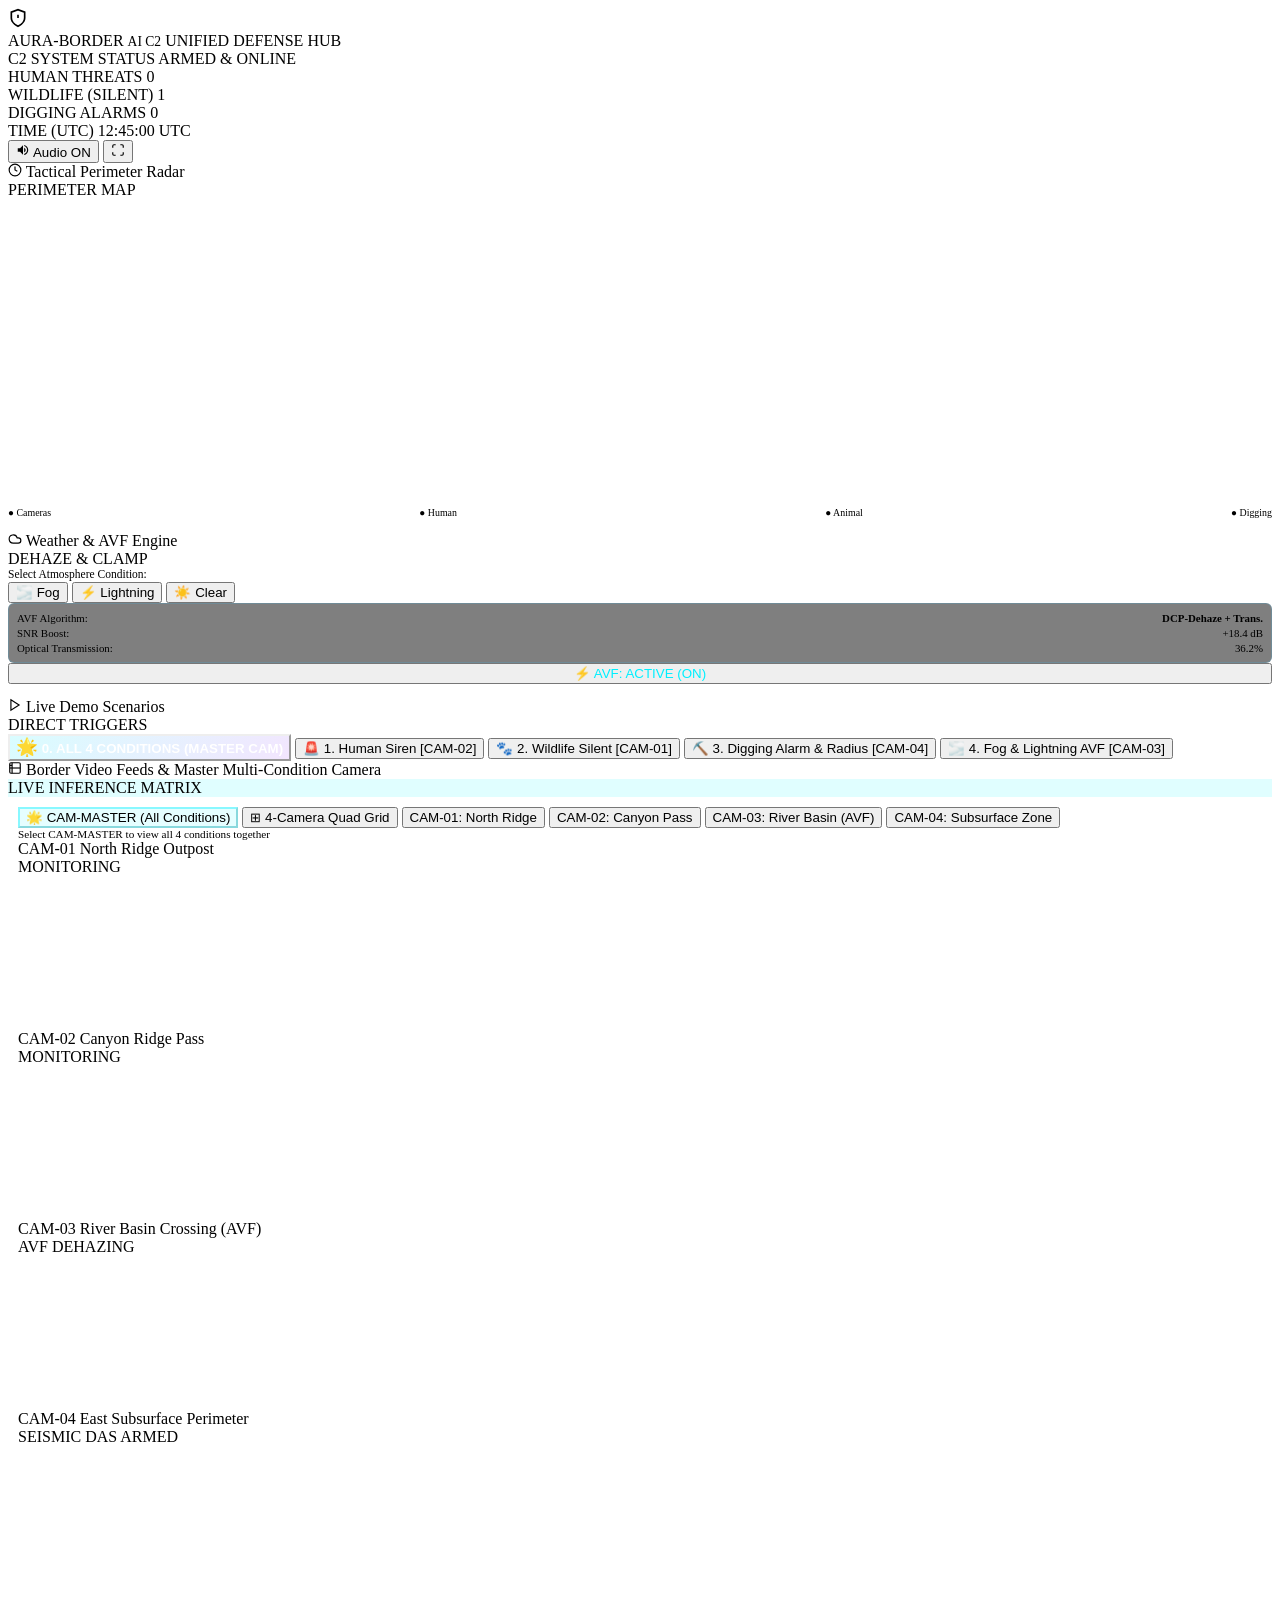
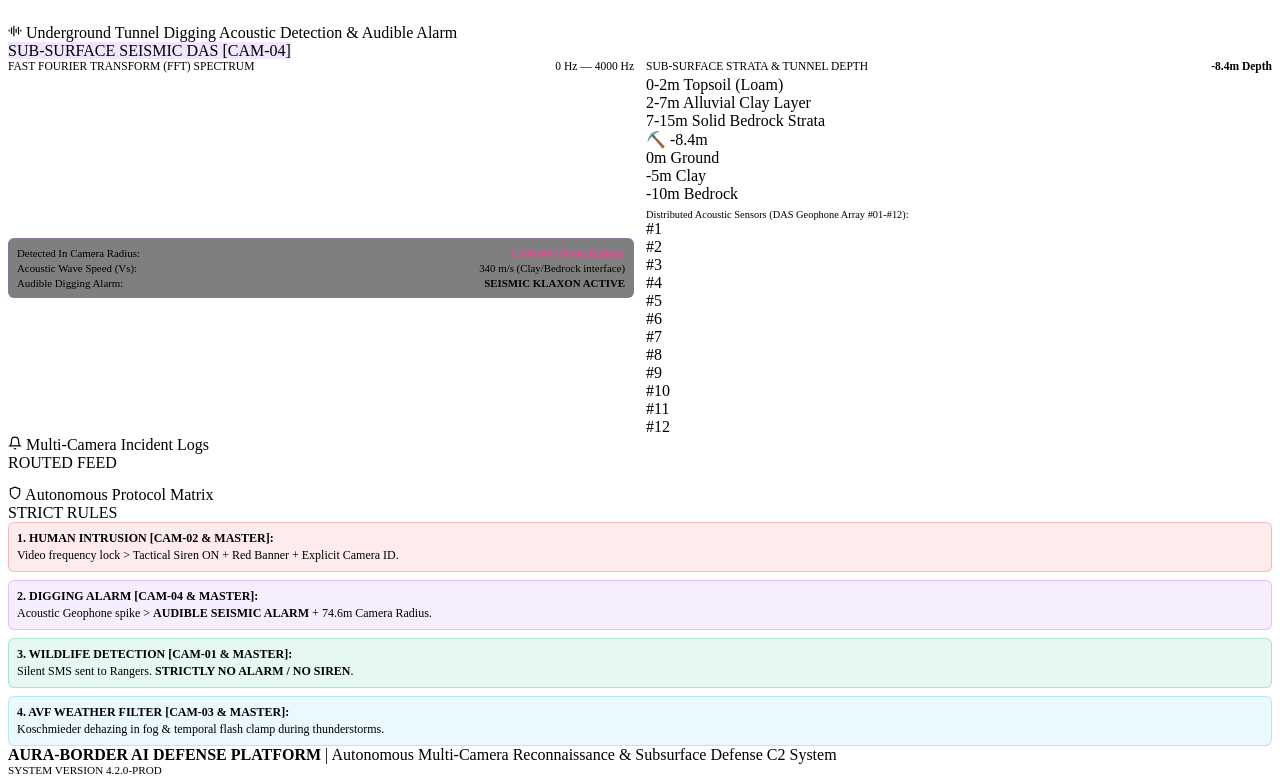
==== frontend/index.html @ fd769e3b "Deploy frontend/index.html to repository root" ====
<!DOCTYPE html>
<html lang="en">
<head>
  <meta charset="UTF-8">
  <meta name="viewport" content="width=device-width, initial-scale=1.0">
  <title>AURA-BORDER AI | Multi-Camera Border Surveillance &amp; Subsurface Defense</title>
  
  <!-- Google Fonts: Inter & JetBrains Mono -->
  <link rel="preconnect" href="https://fonts.googleapis.com">
  <link rel="preconnect" href="https://fonts.gstatic.com" crossorigin>
  <link href="https://fonts.googleapis.com/css2?family=Inter:wght@400;500;600;700;800&family=JetBrains+Mono:wght@400;500;600;700&display=swap" rel="stylesheet">
  
  <!-- CSS Stylesheets -->
  <link rel="stylesheet" href="css/style.css">
  <link rel="stylesheet" href="css/tactical-ui.css">
</head>
<body>

  <!-- Top Tactical Command Status Bar -->
  <header class="top-navbar">
    <div class="brand-section">
      <div class="brand-logo-icon">
        <svg width="20" height="20" viewBox="0 0 24 24" fill="none" stroke="currentColor" stroke-width="2">
          <path d="M12 22s8-4 8-10V5l-8-3-8 3v7c0 6 8 10 8 10z"/>
          <path d="M12 8v4"/>
          <path d="M12 16h.01"/>
        </svg>
      </div>
      <div>
        <div class="brand-title">
          AURA-BORDER <span style="font-weight:400; font-size:0.85rem; color:var(--text-muted);">AI C2</span>
          <span class="brand-badge">UNIFIED DEFENSE HUB</span>
        </div>
      </div>
    </div>

    <!-- Live System Telemetry Metrics -->
    <div class="top-metrics">
      <div class="metric-pill">
        <span class="metric-label">C2 SYSTEM STATUS</span>
        <span class="metric-val green">ARMED &amp; ONLINE</span>
      </div>
      <div class="metric-pill">
        <span class="metric-label">HUMAN THREATS</span>
        <span class="metric-val red" id="metricHumanThreats">0</span>
      </div>
      <div class="metric-pill">
        <span class="metric-label">WILDLIFE (SILENT)</span>
        <span class="metric-val green" id="metricAnimalLogged">1</span>
      </div>
      <div class="metric-pill">
        <span class="metric-label">DIGGING ALARMS</span>
        <span class="metric-val" style="color:var(--accent-purple);" id="metricTunnelAlerts">0</span>
      </div>
      <div class="metric-pill">
        <span class="metric-label">TIME (UTC)</span>
        <span class="metric-val" id="liveClock">12:45:00 UTC</span>
      </div>
    </div>

    <!-- Navigation & Audio Shortcuts -->
    <div class="nav-actions">
      <button class="btn btn-cyber" id="audioMuteBtn">
        <svg width="14" height="14" viewBox="0 0 24 24" fill="currentColor">
          <path d="M3 9v6h4l5 5V4L7 9H3zm13.5 3c0-1.77-1.02-3.29-2.5-4.03v8.05c1.48-.73 2.5-2.25 2.5-4.02zM14 3.23v2.06c2.89.86 5 3.54 5 6.71s-2.11 5.85-5 6.71v2.06c4.01-.91 7-4.49 7-8.77s-2.99-7.86-7-8.77z"/>
        </svg>
        Audio ON
      </button>
      <button class="btn btn-ghost" id="fullscreenBtn" title="Toggle Fullscreen">
        <svg width="14" height="14" viewBox="0 0 24 24" fill="none" stroke="currentColor" stroke-width="2">
          <path d="M8 3H5a2 2 0 0 0-2 2v3m18 0V5a2 2 0 0 0-2-2h-3m0 18h3a2 2 0 0 0 2-2v-3M3 16v3a2 2 0 0 0 2 2h3"/>
        </svg>
      </button>
    </div>
  </header>

  <!-- Global Multi-Alarm Banner -->
  <div class="alert-banner" id="globalAlertBanner"></div>

  <!-- Main C2 Dashboard Layout -->
  <main class="dashboard-grid">

    <!-- LEFT COLUMN: Tactical Radar, AVF Weather Engine, Quick Scenarios -->
    <aside style="display:flex; flex-direction:column; gap:14px;">
      
      <!-- Sector Radar with Camera Radii -->
      <div class="c2-card">
        <div class="card-header">
          <div class="card-title-group">
            <span class="card-title">
              <svg width="14" height="14" viewBox="0 0 24 24" fill="none" stroke="currentColor" stroke-width="2"><circle cx="12" cy="12" r="10"/><path d="M12 6v6l4 2"/></svg>
              Tactical Perimeter Radar
            </span>
          </div>
          <span class="card-badge">PERIMETER MAP</span>
        </div>
        <div class="card-body" style="align-items:center;">
          <div class="radar-map-wrapper">
            <div class="radar-sweep"></div>
            <div class="radar-rings"></div>
            
            <!-- Camera Positions -->
            <div class="cam-node-marker" style="top:25%; left:28%;" title="CAM-01 (North Ridge Outpost)"></div>
            <div class="cam-radius-ring" id="camRing_CAM-01" style="top:25%; left:28%; width:68px; height:68px;"></div>

            <div class="cam-node-marker" style="top:42%; left:42%;" title="CAM-02 (Canyon Pass)"></div>
            <div class="cam-radius-ring" id="camRing_CAM-02" style="top:42%; left:42%; width:76px; height:76px;"></div>

            <div class="cam-node-marker" style="top:58%; left:56%;" title="CAM-03 (River Basin Crossing)"></div>
            <div class="cam-radius-ring" id="camRing_CAM-03" style="top:58%; left:56%; width:72px; height:72px;"></div>

            <div class="cam-node-marker" style="top:74%; left:72%;" title="CAM-04 (East Subsurface Perimeter)"></div>
            <div class="cam-radius-ring" id="camRing_CAM-04" style="top:74%; left:72%; width:86px; height:86px;"></div>

            <!-- Radar Blips -->
            <div class="radar-blip human" style="top:40%; left:44%;" title="Human Intruder"></div>
            <div class="radar-blip animal" style="top:27%; left:32%;" title="Wildlife"></div>
            <div class="radar-blip tunnel" style="top:73%; left:70%;" title="Subsurface Digging"></div>
          </div>
          
          <div style="display:flex; justify-content:space-between; width:100%; font-size:0.62rem; font-family:var(--font-mono); margin-top:6px; color:var(--text-dim);">
            <span style="color:var(--accent-cyan);">● Cameras</span>
            <span style="color:var(--accent-red);">● Human</span>
            <span style="color:var(--accent-green);">● Animal</span>
            <span style="color:var(--accent-purple);">● Digging</span>
          </div>
        </div>
      </div>

      <!-- Atmospheric Weather & AVF Dehaze Simulator -->
      <div class="c2-card">
        <div class="card-header">
          <div class="card-title-group">
            <span class="card-title">
              <svg width="14" height="14" viewBox="0 0 24 24" fill="none" stroke="currentColor" stroke-width="2"><path d="M17.5 19H9a7 7 0 1 1 6.71-9h1.79a4.5 4.5 0 1 1 0 9Z"/></svg>
              Weather &amp; AVF Engine
            </span>
          </div>
          <span class="card-badge">DEHAZE &amp; CLAMP</span>
        </div>
        <div class="card-body">
          <div style="font-size:0.72rem; color:var(--text-dim); margin-bottom:2px;">Select Atmosphere Condition:</div>
          <div class="weather-selector">
            <button class="weather-tab active" data-weather="fog">🌫️ Fog</button>
            <button class="weather-tab" data-weather="lightning">⚡ Lightning</button>
            <button class="weather-tab" data-weather="clear">☀️ Clear</button>
          </div>

          <div style="background:rgba(0,0,0,0.5); padding:8px; border-radius:6px; border:1px solid rgba(56,189,248,0.2); font-family:var(--font-mono); font-size:0.68rem; display:flex; flex-direction:column; gap:3px;">
            <div style="display:flex; justify-content:space-between;">
              <span style="color:var(--text-muted);">AVF Algorithm:</span>
              <span id="avfAlgoVal" style="color:var(--accent-cyan); font-weight:700;">DCP-Dehaze + Trans.</span>
            </div>
            <div style="display:flex; justify-content:space-between;">
              <span style="color:var(--text-muted);">SNR Boost:</span>
              <span id="avfSnrVal" style="color:var(--accent-green);">+18.4 dB</span>
            </div>
            <div style="display:flex; justify-content:space-between;">
              <span style="color:var(--text-muted);">Optical Transmission:</span>
              <span id="avfTransVal" style="color:var(--accent-blue);">36.2%</span>
            </div>
          </div>

          <button id="avfToggleBtn" class="btn btn-cyber active" style="width:100%;">
            <span style="color:#00f0ff">⚡ AVF: ACTIVE (ON)</span>
          </button>
        </div>
      </div>



      <!-- Quick Action Live Scenarios (Targeting Exact Cameras & Master Demo) -->
      <div class="c2-card">
        <div class="card-header">
          <div class="card-title-group">
            <span class="card-title">
              <svg width="14" height="14" viewBox="0 0 24 24" fill="none" stroke="currentColor" stroke-width="2"><polygon points="5 3 19 12 5 21 5 3"/></svg>
              Live Demo Scenarios
            </span>
          </div>
          <span class="card-badge">DIRECT TRIGGERS</span>
        </div>
        <div class="card-body">
          <div class="scenario-bar">
            <!-- Master Unified Scenario -->
            <button class="scenario-btn" id="btnSimMasterAll" style="grid-column: span 2; background:linear-gradient(135deg, rgba(0,240,255,0.15), rgba(168,85,247,0.15)); border-color:var(--accent-cyan); color:#fff;">
              <span style="font-size:1.1rem;">🌟</span>
              <span><strong>0. ALL 4 CONDITIONS (MASTER CAM)</strong></span>
            </button>
            <button class="scenario-btn trigger-human" id="btnSimHuman">
              <span>🚨 1. Human Siren [CAM-02]</span>
            </button>
            <button class="scenario-btn trigger-animal" id="btnSimAnimal">
              <span>🐾 2. Wildlife Silent [CAM-01]</span>
            </button>
            <button class="scenario-btn trigger-tunnel" id="btnSimTunnel" style="grid-column: span 2;">
              <span>⛏️ 3. Digging Alarm &amp; Radius [CAM-04]</span>
            </button>
            <button class="scenario-btn trigger-fog" id="btnSimFogStorm" style="grid-column: span 2;">
              <span>🌫️ 4. Fog &amp; Lightning AVF [CAM-03]</span>
            </button>
          </div>
        </div>
      </div>

    </aside>

    <!-- CENTER COLUMN: Camera Viewports & Subsurface Panel -->
    <section style="display:flex; flex-direction:column; gap:14px;">
      
      <!-- Camera Viewport Section -->
      <div class="c2-card" style="flex:1;">
        <div class="card-header">
          <div class="card-title-group">
            <span class="card-title">
              <svg width="14" height="14" viewBox="0 0 24 24" fill="none" stroke="currentColor" stroke-width="2"><rect width="18" height="18" x="3" y="3" rx="2"/><path d="M7 3v18"/><path d="M3 7.5h4"/><path d="M3 12h18"/></svg>
              Border Video Feeds &amp; Master Multi-Condition Camera
            </span>
          </div>
          <div class="card-badge" style="background:rgba(0,240,255,0.12); color:var(--accent-cyan); border-color:rgba(0,240,255,0.3);">
            LIVE INFERENCE MATRIX
          </div>
        </div>

        <div class="card-body" style="padding:10px;">
          
          <!-- Camera Filter Tabs -->
          <div class="camera-view-toolbar">
            <div class="cam-filter-tabs">
              <button class="cam-filter-btn" data-filter="cam_master" style="color:var(--accent-cyan); border-color:rgba(0,240,255,0.4); background:rgba(0,240,255,0.1);">
                🌟 CAM-MASTER (All Conditions)
              </button>
              <button class="cam-filter-btn active" data-filter="all">⊞ 4-Camera Quad Grid</button>
              <button class="cam-filter-btn" data-filter="cam1">CAM-01: North Ridge</button>
              <button class="cam-filter-btn" data-filter="cam2">CAM-02: Canyon Pass</button>
              <button class="cam-filter-btn" data-filter="cam3">CAM-03: River Basin (AVF)</button>
              <button class="cam-filter-btn" data-filter="cam4">CAM-04: Subsurface Zone</button>
            </div>
            <div style="font-family:var(--font-mono); font-size:0.7rem; color:var(--text-dim);">
              Select CAM-MASTER to view all 4 conditions together
            </div>
          </div>

          <!-- UNIFIED MASTER CAMERA VIEW (All 4 Conditions Displayed Concurrently) -->
          <div id="masterCameraContainer" style="display:none; width:100%;">
            <div class="camera-card" style="border-color:var(--accent-cyan);">
              <div class="cam-card-header" style="background:rgba(2,6,23,0.95);">
                <div class="cam-title-group">
                  <span class="cam-id-tag" style="background:rgba(0,240,255,0.2); color:#fff;">🌟 CAM-MASTER</span>
                  <span class="cam-name-text">Unified Multi-Modal Border Hub (All 4 Conditions Active Simultaneously)</span>
                </div>
                <span class="card-badge" id="badge_cam_master" style="background:rgba(0,240,255,0.15); color:var(--accent-cyan);">ALL CONDITIONS ACTIVE</span>
              </div>
              
              <div class="video-viewport" id="masterAvfWrapper" style="aspect-ratio:16/9; max-height:480px;">
                <canvas id="canvas_cam_master" class="feed-canvas"></canvas>
                <div class="scanlines"></div>

                <!-- Interactive AVF Split Line on Master Camera -->
                <div class="split-line" id="masterSplitLine" style="left:50%;">
                  <div class="split-handle">◀ ▶</div>
                </div>
                <div class="split-badge-raw">RAW WEATHER (FOG &amp; LIGHTNING)</div>
                <div class="split-badge-avf">AVF FILTERED (CRYSTAL CLEAR)</div>
              </div>

              <!-- Master Camera Multi-Condition Telemetry Strip -->
              <div style="display:grid; grid-template-columns:repeat(4, 1fr); gap:8px; padding:10px; background:rgba(15,23,42,0.9); border-top:1px solid rgba(255,255,255,0.08); font-family:var(--font-mono); font-size:0.68rem;">
                <div style="border-left:2px solid var(--accent-red); padding-left:6px;">
                  <strong style="color:var(--accent-red);">1. Human Video AI:</strong><br>
                  <span style="color:var(--text-muted);">Red Box | Tactical Siren</span>
                </div>
                <div style="border-left:2px solid var(--accent-purple); padding-left:6px;">
                  <strong style="color:var(--accent-purple);">2. Subsurface Digging:</strong><br>
                  <span style="color:var(--text-muted);">-8.4m Depth | 74.6m Radius</span>
                </div>
                <div style="border-left:2px solid var(--accent-green); padding-left:6px;">
                  <strong style="color:var(--accent-green);">3. Wildlife Protocol:</strong><br>
                  <span style="color:var(--text-muted);">Silent SMS | No Siren</span>
                </div>
                <div style="border-left:2px solid var(--accent-cyan); padding-left:6px;">
                  <strong style="color:var(--accent-cyan);">4. AVF Dehaze Engine:</strong><br>
                  <span style="color:var(--text-muted);">DCP Dehaze + Flash Clamp</span>
                </div>
              </div>

            </div>
          </div>

          <!-- 4-Camera Quad Grid -->
          <div class="camera-grid-quad" id="cameraGridContainer">
            
            <!-- CAMERA 1 -->
            <div class="camera-card" data-cam="cam1">
              <div class="cam-card-header">
                <div class="cam-title-group">
                  <span class="cam-id-tag">CAM-01</span>
                  <span class="cam-name-text">North Ridge Outpost</span>
                </div>
                <span class="card-badge" id="badge_cam1">MONITORING</span>
              </div>
              <div class="video-viewport">
                <canvas id="canvas_cam1" class="feed-canvas"></canvas>
                <div class="scanlines"></div>
              </div>
            </div>

            <!-- CAMERA 2 -->
            <div class="camera-card" data-cam="cam2">
              <div class="cam-card-header">
                <div class="cam-title-group">
                  <span class="cam-id-tag" style="color:var(--accent-red); border-color:rgba(239,68,68,0.4);">CAM-02</span>
                  <span class="cam-name-text">Canyon Ridge Pass</span>
                </div>
                <span class="card-badge" id="badge_cam2">MONITORING</span>
              </div>
              <div class="video-viewport">
                <canvas id="canvas_cam2" class="feed-canvas"></canvas>
                <div class="scanlines"></div>
              </div>
            </div>

            <!-- CAMERA 3 -->
            <div class="camera-card" data-cam="cam3">
              <div class="cam-card-header">
                <div class="cam-title-group">
                  <span class="cam-id-tag">CAM-03</span>
                  <span class="cam-name-text">River Basin Crossing (AVF)</span>
                </div>
                <span class="card-badge" id="badge_cam3">AVF DEHAZING</span>
              </div>
              <div class="video-viewport">
                <canvas id="canvas_cam3" class="feed-canvas"></canvas>
                <div class="scanlines"></div>
              </div>
            </div>

            <!-- CAMERA 4 -->
            <div class="camera-card" data-cam="cam4">
              <div class="cam-card-header">
                <div class="cam-title-group">
                  <span class="cam-id-tag" style="color:var(--accent-purple); border-color:rgba(168,85,247,0.4);">CAM-04</span>
                  <span class="cam-name-text">East Subsurface Perimeter</span>
                </div>
                <span class="card-badge" id="badge_cam4">SEISMIC DAS ARMED</span>
              </div>
              <div class="video-viewport">
                <canvas id="canvas_cam4" class="feed-canvas"></canvas>
                <div class="scanlines"></div>
              </div>
            </div>

          </div>

        </div>
      </div>

      <!-- Underground Acoustic Digging Alarm & Camera Radius Inspector -->
      <div class="c2-card">
        <div class="card-header">
          <div class="card-title-group">
            <span class="card-title">
              <svg width="14" height="14" viewBox="0 0 24 24" fill="none" stroke="currentColor" stroke-width="2"><path d="M2 10v3"/><path d="M6 6v11"/><path d="M10 3v18"/><path d="M14 8v7"/><path d="M18 5v13"/><path d="M22 10v3"/></svg>
              Underground Tunnel Digging Acoustic Detection &amp; Audible Alarm
            </span>
          </div>
          <span class="card-badge" style="background:rgba(168,85,247,0.15); color:var(--accent-purple); border-color:rgba(168,85,247,0.3);">
            SUB-SURFACE SEISMIC DAS [CAM-04]
          </span>
        </div>
        
        <div class="card-body" style="display:grid; grid-template-columns:1fr 1fr; gap:12px;">
          
          <!-- Audio Frequency Spectrogram Canvas & Geotechnical Data -->
          <div>
            <div style="font-size:0.72rem; color:var(--text-muted); margin-bottom:4px; font-family:var(--font-mono); display:flex; justify-content:space-between;">
              <span>FAST FOURIER TRANSFORM (FFT) SPECTRUM</span>
              <span style="color:var(--accent-purple);">0 Hz — 4000 Hz</span>
            </div>
            <div class="spectrogram-container">
              <canvas id="spectrogramCanvas" class="spectrogram-canvas"></canvas>
            </div>
            
            <div style="background:rgba(0,0,0,0.5); padding:8px; border-radius:6px; border:1px solid rgba(168,85,247,0.25); font-family:var(--font-mono); font-size:0.68rem; margin-top:8px; display:flex; flex-direction:column; gap:3px;">
              <div style="display:flex; justify-content:space-between;">
                <span style="color:var(--text-muted);">Detected In Camera Radius:</span>
                <span id="diggingCamRadiusVal" style="color:#ec4899; font-weight:700;">CAM-04 [74.6m Radius]</span>
              </div>
              <div style="display:flex; justify-content:space-between;">
                <span style="color:var(--text-muted);">Acoustic Wave Speed (Vs):</span>
                <span style="color:var(--accent-cyan);">340 m/s (Clay/Bedrock interface)</span>
              </div>
              <div style="display:flex; justify-content:space-between;">
                <span style="color:var(--text-muted);">Audible Digging Alarm:</span>
                <span style="color:var(--accent-purple); font-weight:700;">SEISMIC KLAXON ACTIVE</span>
              </div>
            </div>
          </div>

          <!-- Underground Cross-Section & Geophone Array -->
          <div>
            <div style="font-size:0.72rem; color:var(--text-muted); margin-bottom:4px; font-family:var(--font-mono); display:flex; justify-content:space-between;">
              <span>SUB-SURFACE STRATA &amp; TUNNEL DEPTH</span>
              <span id="undergroundDepthVal" style="color:var(--accent-red); font-weight:700;">-8.4m Depth</span>
            </div>
            <div class="underground-vis">
              <div class="ground-level"></div>
              <div class="fence-layer"></div>
              <div class="soil-stratum" style="top:28px;">0-2m Topsoil (Loam)</div>
              <div class="soil-stratum" style="top:58px;">2-7m Alluvial Clay Layer</div>
              <div class="soil-stratum" style="top:90px;">7-15m Solid Bedrock Strata</div>

              <div class="tunnel-cavity" id="tunnelCavity" style="left:62%; top:58px;">
                ⛏️ -8.4m
              </div>
              <div class="depth-meter">
                0m Ground<br>
                -5m Clay<br>
                -10m Bedrock
              </div>
            </div>

            <!-- 12-Geophone Sensor Array -->
            <div style="font-size:0.65rem; color:var(--text-dim); font-family:var(--font-mono); margin-top:6px;">
              Distributed Acoustic Sensors (DAS Geophone Array #01-#12):
            </div>
            <div class="sensor-array-strip">
              <div class="geophone-node">#1</div>
              <div class="geophone-node">#2</div>
              <div class="geophone-node">#3</div>
              <div class="geophone-node">#4</div>
              <div class="geophone-node">#5</div>
              <div class="geophone-node active-drill">#6</div>
              <div class="geophone-node active-drill">#7</div>
              <div class="geophone-node active-drill">#8</div>
              <div class="geophone-node">#9</div>
              <div class="geophone-node">#10</div>
              <div class="geophone-node">#11</div>
              <div class="geophone-node">#12</div>
            </div>
          </div>

        </div>
      </div>

    </section>

    <!-- RIGHT COLUMN: Multi-Camera Incident Feed & Threat Protocols -->
    <aside style="display:flex; flex-direction:column; gap:14px;">
      
      <!-- Incident & Alert Notification Feed -->
      <div class="c2-card" style="flex:1;">
        <div class="card-header">
          <div class="card-title-group">
            <span class="card-title">
              <svg width="14" height="14" viewBox="0 0 24 24" fill="none" stroke="currentColor" stroke-width="2"><path d="M6 8a6 6 0 0 1 12 0c0 7 3 9 3 9H3s3-2 3-9"/><path d="M10.3 21a1.94 1.94 0 0 0 3.4 0"/></svg>
              Multi-Camera Incident Logs
            </span>
          </div>
          <span class="card-badge">ROUTED FEED</span>
        </div>
        <div class="card-body">
          <div class="incident-feed" id="incidentFeed"></div>
        </div>
      </div>

      <!-- AI Rule Engine & Protocol Compliance Card -->
      <div class="c2-card">
        <div class="card-header">
          <div class="card-title-group">
            <span class="card-title">
              <svg width="14" height="14" viewBox="0 0 24 24" fill="none" stroke="currentColor" stroke-width="2"><path d="M12 22s8-4 8-10V5l-8-3-8 3v7c0 6 8 10 8 10z"/></svg>
              Autonomous Protocol Matrix
            </span>
          </div>
          <span class="card-badge" style="color:var(--accent-green); border-color:rgba(16,185,129,0.3);">STRICT RULES</span>
        </div>
        <div class="card-body" style="font-size:0.75rem; display:flex; flex-direction:column; gap:8px;">
          
          <div style="background:rgba(239,68,68,0.1); border:1px solid rgba(239,68,68,0.3); padding:8px; border-radius:6px;">
            <div style="font-weight:700; color:var(--accent-red); font-family:var(--font-mono); margin-bottom:2px;">1. HUMAN INTRUSION [CAM-02 &amp; MASTER]:</div>
            <div style="color:var(--text-muted);">Video frequency lock &gt; Tactical Siren ON + Red Banner + Explicit Camera ID.</div>
          </div>

          <div style="background:rgba(168,85,247,0.1); border:1px solid rgba(168,85,247,0.3); padding:8px; border-radius:6px;">
            <div style="font-weight:700; color:var(--accent-purple); font-family:var(--font-mono); margin-bottom:2px;">2. DIGGING ALARM [CAM-04 &amp; MASTER]:</div>
            <div style="color:var(--text-muted);">Acoustic Geophone spike &gt; <strong>AUDIBLE SEISMIC ALARM</strong> + 74.6m Camera Radius.</div>
          </div>

          <div style="background:rgba(16,185,129,0.1); border:1px solid rgba(16,185,129,0.3); padding:8px; border-radius:6px;">
            <div style="font-weight:700; color:var(--accent-green); font-family:var(--font-mono); margin-bottom:2px;">3. WILDLIFE DETECTION [CAM-01 &amp; MASTER]:</div>
            <div style="color:var(--text-muted);">Silent SMS sent to Rangers. <strong>STRICTLY NO ALARM / NO SIREN</strong>.</div>
          </div>

          <div style="background:rgba(56,189,248,0.1); border:1px solid rgba(56,189,248,0.3); padding:8px; border-radius:6px;">
            <div style="font-weight:700; color:var(--accent-cyan); font-family:var(--font-mono); margin-bottom:2px;">4. AVF WEATHER FILTER [CAM-03 &amp; MASTER]:</div>
            <div style="color:var(--text-muted);">Koschmieder dehazing in fog &amp; temporal flash clamp during thunderstorms.</div>
          </div>

        </div>
      </div>

    </aside>

  </main>

  <!-- Clean Footer Bar -->
  <footer class="footer-bar">
    <div>
      <strong>AURA-BORDER AI DEFENSE PLATFORM</strong> | Autonomous Multi-Camera Reconnaissance &amp; Subsurface Defense C2 System
    </div>
    <div style="color:var(--text-dim); font-family:var(--font-mono); font-size:0.7rem;">
      SYSTEM VERSION 4.2.0-PROD
    </div>
  </footer>

  <!-- Scripts -->
  <script src="js/audio-synth.js"></script>
  <script src="js/avf-filter.js"></script>
  <script src="js/vision-feed.js"></script>
  <script src="js/seismic-audio.js"></script>
  <script src="js/alert-system.js"></script>
  <script src="js/app.js"></script>
</body>
</html>
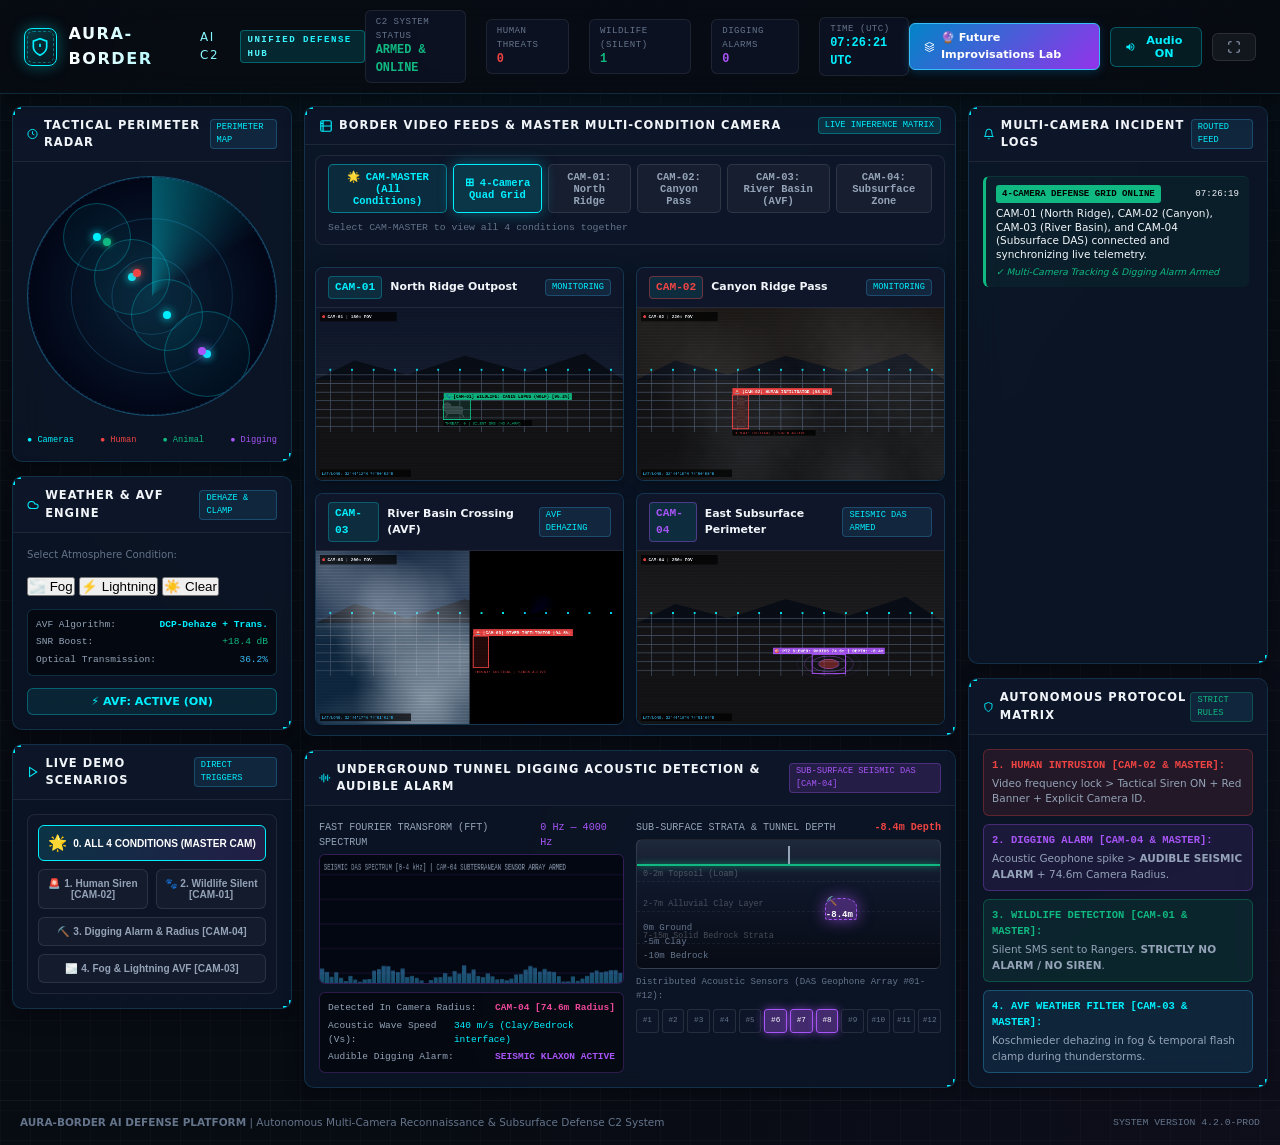
==== commit 2b24e6f2: "Deploy frontend/index.html to repository root" ====
--- a/frontend/index.html
+++ b/frontend/index.html
@@ -60,6 +60,14 @@
 
     <!-- Navigation & Audio Shortcuts -->
     <div class="nav-actions">
+      <a href="future-tech.html" class="btn btn-primary" style="background:linear-gradient(135deg, #0284c7, #9333ea); border-color:#38bdf8; font-weight:700; display:inline-flex; align-items:center; gap:6px;">
+        <svg width="14" height="14" viewBox="0 0 24 24" fill="none" stroke="currentColor" stroke-width="2">
+          <polygon points="12 2 2 7 12 12 22 7 12 2"></polygon>
+          <polyline points="2 17 12 22 22 17"></polyline>
+          <polyline points="2 12 12 17 22 12"></polyline>
+        </svg>
+        🔮 Future Improvisations Lab
+      </a>
       <button class="btn btn-cyber" id="audioMuteBtn">
         <svg width="14" height="14" viewBox="0 0 24 24" fill="currentColor">
           <path d="M3 9v6h4l5 5V4L7 9H3zm13.5 3c0-1.77-1.02-3.29-2.5-4.03v8.05c1.48-.73 2.5-2.25 2.5-4.02zM14 3.23v2.06c2.89.86 5 3.54 5 6.71s-2.11 5.85-5 6.71v2.06c4.01-.91 7-4.49 7-8.77s-2.99-7.86-7-8.77z"/>
--- a/frontend/css/style.css
+++ b/frontend/css/style.css
@@ -0,0 +1,405 @@
+/* ==========================================================================
+   AURA-BORDER AI - Tactical Command & Control Styling System
+   Theme: Defense Dark Cyber-Tactical with High-Contrast Alert Accents
+   ========================================================================== */
+
+:root {
+  --bg-primary: #070b12;
+  --bg-secondary: #0c1424;
+  --bg-card: rgba(13, 23, 42, 0.75);
+  --bg-card-hover: rgba(20, 36, 65, 0.85);
+  --border-color: rgba(56, 189, 248, 0.18);
+  --border-glow: rgba(56, 189, 248, 0.4);
+  
+  --accent-cyan: #00f0ff;
+  --accent-blue: #38bdf8;
+  --accent-green: #10b981;
+  --accent-amber: #f59e0b;
+  --accent-red: #ef4444;
+  --accent-purple: #a855f7;
+  
+  --text-main: #f1f5f9;
+  --text-muted: #94a3b8;
+  --text-dim: #64748b;
+  
+  --font-mono: 'JetBrains Mono', 'Fira Code', 'Courier New', monospace;
+  --font-sans: 'Inter', system-ui, -apple-system, BlinkMacSystemFont, 'Segoe UI', Roboto, sans-serif;
+  
+  --hud-glow: 0 0 15px rgba(0, 240, 255, 0.35);
+  --alarm-glow: 0 0 25px rgba(239, 68, 68, 0.6);
+  --silent-glow: 0 0 20px rgba(16, 185, 129, 0.4);
+}
+
+*, *::before, *::after {
+  box-sizing: border-box;
+  margin: 0;
+  padding: 0;
+}
+
+html, body {
+  width: 100%;
+  min-height: 100vh;
+  background-color: var(--bg-primary);
+  color: var(--text-main);
+  font-family: var(--font-sans);
+  font-size: 14px;
+  line-height: 1.5;
+  overflow-x: hidden;
+  background-image: 
+    radial-gradient(circle at 50% 0%, rgba(14, 165, 233, 0.08) 0%, transparent 60%),
+    radial-gradient(circle at 100% 100%, rgba(168, 85, 247, 0.04) 0%, transparent 50%),
+    linear-gradient(rgba(255, 255, 255, 0.02) 1px, transparent 1px),
+    linear-gradient(90deg, rgba(255, 255, 255, 0.02) 1px, transparent 1px);
+  background-size: 100% 100%, 100% 100%, 30px 30px, 30px 30px;
+}
+
+/* Custom Scrollbar */
+::-webkit-scrollbar {
+  width: 6px;
+  height: 6px;
+}
+::-webkit-scrollbar-track {
+  background: var(--bg-primary);
+}
+::-webkit-scrollbar-thumb {
+  background: rgba(56, 189, 248, 0.25);
+  border-radius: 3px;
+}
+::-webkit-scrollbar-thumb:hover {
+  background: var(--accent-cyan);
+}
+
+/* Header & Top Bar */
+.top-navbar {
+  position: sticky;
+  top: 0;
+  z-index: 100;
+  display: flex;
+  justify-content: space-between;
+  align-items: center;
+  padding: 10px 24px;
+  background: rgba(7, 11, 18, 0.88);
+  backdrop-filter: blur(12px);
+  border-bottom: 1px solid var(--border-color);
+  box-shadow: 0 4px 20px rgba(0, 0, 0, 0.5);
+}
+
+.brand-section {
+  display: flex;
+  align-items: center;
+  gap: 12px;
+}
+
+.brand-logo-icon {
+  width: 38px;
+  height: 38px;
+  background: linear-gradient(135deg, rgba(0, 240, 255, 0.2), rgba(56, 189, 248, 0.05));
+  border: 1px solid var(--accent-cyan);
+  border-radius: 8px;
+  display: flex;
+  align-items: center;
+  justify-content: center;
+  color: var(--accent-cyan);
+  box-shadow: var(--hud-glow);
+  position: relative;
+}
+
+.brand-logo-icon::after {
+  content: '';
+  position: absolute;
+  inset: 2px;
+  border: 1px dashed rgba(0, 240, 255, 0.4);
+  border-radius: 6px;
+}
+
+.brand-title {
+  font-size: 1.15rem;
+  font-weight: 800;
+  letter-spacing: 1.5px;
+  text-transform: uppercase;
+  background: linear-gradient(90deg, #ffffff, var(--accent-cyan));
+  -webkit-background-clip: text;
+  -webkit-text-fill-color: transparent;
+  display: flex;
+  align-items: center;
+  gap: 8px;
+}
+
+.brand-badge {
+  font-size: 0.65rem;
+  font-family: var(--font-mono);
+  background: rgba(0, 240, 255, 0.12);
+  color: var(--accent-cyan);
+  padding: 2px 6px;
+  border-radius: 4px;
+  border: 1px solid rgba(0, 240, 255, 0.3);
+  font-weight: 600;
+}
+
+.top-metrics {
+  display: flex;
+  align-items: center;
+  gap: 20px;
+}
+
+.metric-pill {
+  display: flex;
+  flex-direction: column;
+  align-items: flex-start;
+  padding: 4px 10px;
+  background: rgba(15, 23, 42, 0.6);
+  border: 1px solid rgba(255, 255, 255, 0.08);
+  border-radius: 6px;
+  font-family: var(--font-mono);
+}
+
+.metric-label {
+  font-size: 0.65rem;
+  color: var(--text-dim);
+  text-transform: uppercase;
+  letter-spacing: 0.5px;
+}
+
+.metric-val {
+  font-size: 0.85rem;
+  font-weight: 700;
+  color: var(--accent-cyan);
+}
+
+.metric-val.green { color: var(--accent-green); }
+.metric-val.amber { color: var(--accent-amber); }
+.metric-val.red { color: var(--accent-red); }
+
+.nav-actions {
+  display: flex;
+  align-items: center;
+  gap: 10px;
+}
+
+.btn {
+  display: inline-flex;
+  align-items: center;
+  justify-content: center;
+  gap: 6px;
+  padding: 6px 14px;
+  font-size: 0.8rem;
+  font-weight: 600;
+  border-radius: 6px;
+  border: 1px solid transparent;
+  cursor: pointer;
+  transition: all 0.2s cubic-bezier(0.4, 0, 0.2, 1);
+  text-decoration: none;
+  font-family: var(--font-sans);
+}
+
+.btn-primary {
+  background: linear-gradient(135deg, #0284c7, #0369a1);
+  color: #ffffff;
+  border-color: rgba(56, 189, 248, 0.4);
+  box-shadow: 0 2px 10px rgba(2, 132, 199, 0.3);
+}
+.btn-primary:hover {
+  background: linear-gradient(135deg, #0369a1, #0284c7);
+  box-shadow: 0 4px 15px rgba(56, 189, 248, 0.5);
+  transform: translateY(-1px);
+}
+
+.btn-cyber {
+  background: rgba(0, 240, 255, 0.08);
+  color: var(--accent-cyan);
+  border: 1px solid rgba(0, 240, 255, 0.3);
+}
+.btn-cyber:hover {
+  background: rgba(0, 240, 255, 0.2);
+  border-color: var(--accent-cyan);
+  box-shadow: var(--hud-glow);
+}
+
+.btn-danger {
+  background: rgba(239, 68, 68, 0.15);
+  color: var(--accent-red);
+  border: 1px solid rgba(239, 68, 68, 0.4);
+}
+.btn-danger:hover {
+  background: rgba(239, 68, 68, 0.3);
+  box-shadow: var(--alarm-glow);
+}
+
+.btn-ghost {
+  background: rgba(255, 255, 255, 0.05);
+  color: var(--text-muted);
+  border: 1px solid rgba(255, 255, 255, 0.1);
+}
+.btn-ghost:hover {
+  background: rgba(255, 255, 255, 0.1);
+  color: #fff;
+}
+
+/* Layout Grid */
+.dashboard-grid {
+  display: grid;
+  grid-template-columns: 320px 1fr 340px;
+  gap: 16px;
+  padding: 16px 20px 30px;
+  max-width: 1920px;
+  margin: 0 auto;
+}
+
+@media (max-width: 1400px) {
+  .dashboard-grid {
+    grid-template-columns: 280px 1fr 300px;
+    gap: 12px;
+    padding: 12px;
+  }
+}
+
+@media (max-width: 1100px) {
+  .dashboard-grid {
+    grid-template-columns: 1fr;
+  }
+}
+
+/* Card Container */
+.c2-card {
+  background: var(--bg-card);
+  backdrop-filter: blur(16px);
+  border: 1px solid var(--border-color);
+  border-radius: 10px;
+  overflow: hidden;
+  position: relative;
+  display: flex;
+  flex-direction: column;
+  box-shadow: 0 4px 20px rgba(0, 0, 0, 0.3);
+  transition: border-color 0.3s ease, box-shadow 0.3s ease;
+}
+
+.c2-card:hover {
+  border-color: rgba(56, 189, 248, 0.35);
+}
+
+/* Tactical Corner Notches */
+.c2-card::before,
+.c2-card::after {
+  content: '';
+  position: absolute;
+  width: 8px;
+  height: 8px;
+  pointer-events: none;
+  z-index: 5;
+}
+.c2-card::before {
+  top: 0;
+  left: 0;
+  border-top: 2px solid var(--accent-cyan);
+  border-left: 2px solid var(--accent-cyan);
+}
+.c2-card::after {
+  bottom: 0;
+  right: 0;
+  border-bottom: 2px solid var(--accent-cyan);
+  border-right: 2px solid var(--accent-cyan);
+}
+
+.card-header {
+  display: flex;
+  justify-content: space-between;
+  align-items: center;
+  padding: 10px 14px;
+  background: rgba(15, 23, 42, 0.85);
+  border-bottom: 1px solid rgba(255, 255, 255, 0.07);
+}
+
+.card-title-group {
+  display: flex;
+  align-items: center;
+  gap: 8px;
+}
+
+.card-title {
+  font-size: 0.82rem;
+  font-weight: 700;
+  text-transform: uppercase;
+  letter-spacing: 1px;
+  color: var(--text-main);
+  display: flex;
+  align-items: center;
+  gap: 6px;
+}
+
+.card-title svg {
+  color: var(--accent-cyan);
+}
+
+.card-badge {
+  font-size: 0.62rem;
+  font-family: var(--font-mono);
+  padding: 1px 6px;
+  border-radius: 4px;
+  background: rgba(56, 189, 248, 0.1);
+  color: var(--accent-cyan);
+  border: 1px solid rgba(56, 189, 248, 0.25);
+}
+
+.card-body {
+  padding: 14px;
+  flex: 1;
+  display: flex;
+  flex-direction: column;
+  gap: 12px;
+}
+
+/* Banner Alert Strobe (Activated on Human or Digging Alarm) */
+.alert-banner {
+  display: none;
+  background: linear-gradient(90deg, rgba(239, 68, 68, 0.9), rgba(185, 28, 28, 0.95), rgba(239, 68, 68, 0.9));
+  color: #fff;
+  padding: 10px 20px;
+  text-align: center;
+  font-weight: 800;
+  letter-spacing: 2px;
+  text-transform: uppercase;
+  font-family: var(--font-mono);
+  font-size: 0.95rem;
+  border-bottom: 2px solid #fff;
+  box-shadow: 0 0 30px rgba(239, 68, 68, 0.8);
+  animation: strobeAlert 0.7s infinite alternate ease-in-out;
+  position: relative;
+  z-index: 99;
+}
+
+.alert-banner.active {
+  display: flex;
+  align-items: center;
+  justify-content: space-between;
+}
+
+@keyframes strobeAlert {
+  0% {
+    background-color: rgba(239, 68, 68, 0.95);
+    box-shadow: 0 0 20px rgba(239, 68, 68, 0.7);
+  }
+  100% {
+    background-color: rgba(127, 29, 29, 0.95);
+    box-shadow: 0 0 40px rgba(239, 68, 68, 1);
+  }
+}
+
+/* Footer info */
+.footer-bar {
+  text-align: center;
+  padding: 14px 20px;
+  font-size: 0.75rem;
+  color: var(--text-dim);
+  border-top: 1px solid rgba(255, 255, 255, 0.05);
+  display: flex;
+  justify-content: space-between;
+  align-items: center;
+}
+
+.footer-bar a {
+  color: var(--accent-cyan);
+  text-decoration: none;
+}
+.footer-bar a:hover {
+  text-decoration: underline;
+}
--- a/frontend/css/tactical-ui.css
+++ b/frontend/css/tactical-ui.css
@@ -0,0 +1,584 @@
+/* ==========================================================================
+   AURA-BORDER AI - Human-Crafted Defense Command & Control UI Components
+   Multi-Camera Quad-Grid, Dynamic Slew-to-Cue, Seismic Alarms, and Radar HUD
+   ========================================================================== */
+
+/* Multi-Camera Grid Container */
+.camera-grid-quad {
+  display: grid;
+  grid-template-columns: repeat(2, 1fr);
+  gap: 12px;
+  width: 100%;
+}
+
+.camera-grid-single {
+  display: flex;
+  flex-direction: column;
+  width: 100%;
+}
+
+@media (max-width: 950px) {
+  .camera-grid-quad {
+    grid-template-columns: 1fr;
+  }
+}
+
+/* Individual Camera Tile Card */
+.camera-card {
+  background: rgba(13, 23, 42, 0.85);
+  border: 1px solid rgba(56, 189, 248, 0.2);
+  border-radius: 8px;
+  overflow: hidden;
+  display: flex;
+  flex-direction: column;
+  position: relative;
+  box-shadow: 0 4px 16px rgba(0, 0, 0, 0.35);
+  transition: border-color 0.25s ease, box-shadow 0.25s ease;
+}
+
+.camera-card:hover {
+  border-color: rgba(56, 189, 248, 0.45);
+}
+
+/* Active Alert States on Camera Cards */
+.camera-card.camera-alert-active {
+  border-color: var(--accent-red) !important;
+  box-shadow: 0 0 20px rgba(239, 68, 68, 0.6) !important;
+  animation: pulseCardRed 0.8s infinite alternate;
+}
+
+.camera-card.camera-tunnel-active {
+  border-color: var(--accent-purple) !important;
+  box-shadow: 0 0 20px rgba(168, 85, 247, 0.6) !important;
+  animation: pulseCardPurple 0.8s infinite alternate;
+}
+
+@keyframes pulseCardRed {
+  0% { border-color: rgba(239, 68, 68, 0.5); }
+  100% { border-color: rgba(239, 68, 68, 1); }
+}
+
+@keyframes pulseCardPurple {
+  0% { border-color: rgba(168, 85, 247, 0.5); }
+  100% { border-color: rgba(168, 85, 247, 1); }
+}
+
+/* Camera Card Header */
+.cam-card-header {
+  display: flex;
+  justify-content: space-between;
+  align-items: center;
+  padding: 8px 12px;
+  background: rgba(15, 23, 42, 0.95);
+  border-bottom: 1px solid rgba(255, 255, 255, 0.08);
+}
+
+.cam-title-group {
+  display: flex;
+  align-items: center;
+  gap: 8px;
+}
+
+.cam-id-tag {
+  font-family: var(--font-mono);
+  font-weight: 800;
+  font-size: 0.8rem;
+  color: var(--accent-cyan);
+  background: rgba(0, 240, 255, 0.1);
+  padding: 2px 6px;
+  border-radius: 4px;
+  border: 1px solid rgba(0, 240, 255, 0.25);
+}
+
+.cam-name-text {
+  font-size: 0.78rem;
+  color: #f1f5f9;
+  font-weight: 600;
+}
+
+/* Video Canvas Viewport */
+.video-viewport {
+  position: relative;
+  width: 100%;
+  aspect-ratio: 16 / 9;
+  background: #020617;
+  overflow: hidden;
+}
+
+.feed-canvas {
+  width: 100%;
+  height: 100%;
+  display: block;
+  object-fit: cover;
+}
+
+/* Scanline Effect */
+.scanlines {
+  position: absolute;
+  inset: 0;
+  pointer-events: none;
+  background: linear-gradient(
+    rgba(18, 16, 16, 0) 50%, 
+    rgba(0, 0, 0, 0.2) 50%
+  );
+  background-size: 100% 3px;
+  opacity: 0.5;
+  z-index: 5;
+}
+
+/* Alert Banner Styles */
+.alert-banner {
+  display: none;
+  color: #fff;
+  padding: 10px 20px;
+  text-align: center;
+  font-weight: 800;
+  letter-spacing: 1.5px;
+  text-transform: uppercase;
+  font-family: var(--font-mono);
+  font-size: 0.88rem;
+  border-bottom: 2px solid #fff;
+  position: relative;
+  z-index: 99;
+}
+
+.alert-banner.active {
+  display: flex;
+  align-items: center;
+  justify-content: space-between;
+}
+
+.alert-banner.banner-human {
+  background: linear-gradient(90deg, rgba(239, 68, 68, 0.95), rgba(185, 28, 28, 0.95), rgba(239, 68, 68, 0.95));
+  box-shadow: 0 0 30px rgba(239, 68, 68, 0.8);
+  animation: strobeAlertRed 0.6s infinite alternate ease-in-out;
+}
+
+.alert-banner.banner-tunnel {
+  background: linear-gradient(90deg, rgba(168, 85, 247, 0.95), rgba(126, 34, 206, 0.95), rgba(168, 85, 247, 0.95));
+  box-shadow: 0 0 30px rgba(168, 85, 247, 0.8);
+  animation: strobeAlertPurple 0.6s infinite alternate ease-in-out;
+}
+
+@keyframes strobeAlertRed {
+  0% { background-color: rgba(239, 68, 68, 0.95); }
+  100% { background-color: rgba(127, 29, 29, 0.95); }
+}
+
+@keyframes strobeAlertPurple {
+  0% { background-color: rgba(168, 85, 247, 0.95); }
+  100% { background-color: rgba(88, 28, 135, 0.95); }
+}
+
+/* AVF Interactive Split Slider */
+.avf-slider-wrapper {
+  position: absolute;
+  inset: 0;
+  pointer-events: none;
+  z-index: 8;
+}
+
+.split-line {
+  position: absolute;
+  top: 0;
+  bottom: 0;
+  width: 2px;
+  background: var(--accent-cyan);
+  box-shadow: 0 0 10px var(--accent-cyan);
+  pointer-events: auto;
+  cursor: ew-resize;
+}
+
+.split-handle {
+  position: absolute;
+  top: 50%;
+  left: 50%;
+  transform: translate(-50%, -50%);
+  width: 24px;
+  height: 24px;
+  background: #0f172a;
+  border: 2px solid var(--accent-cyan);
+  border-radius: 50%;
+  display: flex;
+  align-items: center;
+  justify-content: center;
+  color: var(--accent-cyan);
+  font-size: 9px;
+  box-shadow: var(--hud-glow);
+}
+
+/* View Mode Bar / Camera Selector */
+.camera-view-toolbar {
+  display: flex;
+  justify-content: space-between;
+  align-items: center;
+  background: rgba(15, 23, 42, 0.85);
+  padding: 8px 12px;
+  border-radius: 8px;
+  border: 1px solid rgba(255, 255, 255, 0.08);
+  margin-bottom: 10px;
+  flex-wrap: wrap;
+  gap: 8px;
+}
+
+.cam-filter-tabs {
+  display: flex;
+  gap: 6px;
+}
+
+.cam-filter-btn {
+  padding: 5px 10px;
+  font-size: 0.75rem;
+  font-weight: 700;
+  border-radius: 5px;
+  background: rgba(255, 255, 255, 0.04);
+  color: var(--text-muted);
+  border: 1px solid rgba(255, 255, 255, 0.1);
+  cursor: pointer;
+  transition: all 0.2s ease;
+  font-family: var(--font-mono);
+}
+
+.cam-filter-btn:hover {
+  color: #fff;
+  background: rgba(255, 255, 255, 0.1);
+}
+
+.cam-filter-btn.active {
+  background: rgba(0, 240, 255, 0.15);
+  color: var(--accent-cyan);
+  border-color: var(--accent-cyan);
+  box-shadow: var(--hud-glow);
+}
+
+/* Spectrogram & Geophone Array Section */
+.spectrogram-container {
+  position: relative;
+  width: 100%;
+  height: 130px;
+  background: #030712;
+  border-radius: 6px;
+  border: 1px solid rgba(168, 85, 247, 0.3);
+  overflow: hidden;
+}
+
+.spectrogram-canvas {
+  width: 100%;
+  height: 100%;
+  display: block;
+}
+
+.sensor-array-strip {
+  display: grid;
+  grid-template-columns: repeat(12, 1fr);
+  gap: 3px;
+  padding: 6px 0;
+}
+
+.geophone-node {
+  height: 24px;
+  background: rgba(15, 23, 42, 0.8);
+  border: 1px solid rgba(255, 255, 255, 0.1);
+  border-radius: 3px;
+  display: flex;
+  flex-direction: column;
+  align-items: center;
+  justify-content: center;
+  font-family: var(--font-mono);
+  font-size: 0.55rem;
+  color: var(--text-dim);
+  transition: all 0.2s ease;
+}
+
+.geophone-node.active-drill {
+  background: rgba(168, 85, 247, 0.35);
+  border-color: var(--accent-purple);
+  color: #fff;
+  box-shadow: 0 0 10px rgba(168, 85, 247, 0.6);
+  animation: pulseNode 0.5s infinite alternate;
+}
+
+@keyframes pulseNode {
+  0% { transform: scale(1); }
+  100% { transform: scale(1.08); }
+}
+
+/* Underground Cross-Section */
+.underground-vis {
+  position: relative;
+  width: 100%;
+  height: 130px;
+  background: linear-gradient(180deg, #1e293b 0%, #0f172a 35%, #070b14 100%);
+  border-radius: 6px;
+  border: 1px solid rgba(255, 255, 255, 0.1);
+  overflow: hidden;
+}
+
+.ground-level {
+  position: absolute;
+  top: 24px;
+  left: 0;
+  right: 0;
+  height: 2px;
+  background: #10b981;
+  box-shadow: 0 0 6px #10b981;
+}
+
+.fence-layer {
+  position: absolute;
+  top: 6px;
+  left: 50%;
+  transform: translateX(-50%);
+  width: 2px;
+  height: 18px;
+  background: #94a3b8;
+}
+
+.soil-stratum {
+  position: absolute;
+  left: 0;
+  right: 0;
+  font-family: var(--font-mono);
+  font-size: 0.6rem;
+  color: rgba(255, 255, 255, 0.25);
+  padding-left: 6px;
+  pointer-events: none;
+  border-bottom: 1px dashed rgba(255, 255, 255, 0.06);
+}
+
+.tunnel-cavity {
+  position: absolute;
+  width: 32px;
+  height: 22px;
+  background: rgba(168, 85, 247, 0.35);
+  border: 1px dashed var(--accent-purple);
+  border-radius: 40% 40% 10% 10%;
+  display: flex;
+  align-items: center;
+  justify-content: center;
+  color: #fff;
+  font-size: 9px;
+  font-family: var(--font-mono);
+  font-weight: 700;
+  box-shadow: 0 0 15px rgba(168, 85, 247, 0.6);
+  transition: all 0.4s ease;
+}
+
+.depth-meter {
+  position: absolute;
+  left: 6px;
+  bottom: 6px;
+  font-family: var(--font-mono);
+  font-size: 0.65rem;
+  color: var(--text-dim);
+}
+
+/* Incident Feed */
+.incident-feed {
+  display: flex;
+  flex-direction: column;
+  gap: 8px;
+  max-height: 280px;
+  overflow-y: auto;
+  padding-right: 4px;
+}
+
+.incident-item {
+  padding: 8px 10px;
+  border-radius: 6px;
+  background: rgba(15, 23, 42, 0.6);
+  border-left: 3px solid #64748b;
+  font-size: 0.75rem;
+  display: flex;
+  flex-direction: column;
+  gap: 4px;
+  transition: all 0.2s ease;
+  animation: slideInIncident 0.3s ease-out;
+}
+
+@keyframes slideInIncident {
+  from { opacity: 0; transform: translateY(-8px); }
+  to { opacity: 1; transform: translateY(0); }
+}
+
+.incident-item.human-threat {
+  border-left-color: var(--accent-red);
+  background: rgba(239, 68, 68, 0.08);
+  border-top: 1px solid rgba(239, 68, 68, 0.2);
+}
+
+.incident-item.animal-silent {
+  border-left-color: var(--accent-green);
+  background: rgba(16, 185, 129, 0.06);
+  border-top: 1px solid rgba(16, 185, 129, 0.15);
+}
+
+.incident-item.tunnel-threat {
+  border-left-color: var(--accent-purple);
+  background: rgba(168, 85, 247, 0.08);
+  border-top: 1px solid rgba(168, 85, 247, 0.2);
+}
+
+.incident-header {
+  display: flex;
+  justify-content: space-between;
+  align-items: center;
+  font-family: var(--font-mono);
+  font-size: 0.65rem;
+}
+
+.incident-badge {
+  padding: 2px 6px;
+  border-radius: 3px;
+  font-weight: 700;
+  text-transform: uppercase;
+}
+
+.badge-human { background: var(--accent-red); color: white; }
+.badge-animal { background: var(--accent-green); color: black; }
+.badge-tunnel { background: var(--accent-purple); color: white; }
+
+.incident-msg {
+  color: var(--text-main);
+  line-height: 1.3;
+}
+
+.incident-rule-note {
+  font-size: 0.65rem;
+  color: var(--accent-green);
+  font-style: italic;
+  display: flex;
+  align-items: center;
+  gap: 4px;
+}
+
+/* Radar & Perimeter Map */
+.radar-map-wrapper {
+  position: relative;
+  width: 100%;
+  aspect-ratio: 1;
+  max-height: 240px;
+  background: radial-gradient(circle, rgba(14, 165, 233, 0.1) 0%, rgba(2, 6, 23, 0.95) 70%);
+  border-radius: 50%;
+  border: 1px solid rgba(56, 189, 248, 0.4);
+  overflow: hidden;
+  margin: 0 auto;
+}
+
+.radar-sweep {
+  position: absolute;
+  inset: 0;
+  border-radius: 50%;
+  background: conic-gradient(from 0deg, rgba(0, 240, 255, 0.35) 0deg, transparent 60deg, transparent 360deg);
+  animation: radarRotate 4s linear infinite;
+  pointer-events: none;
+}
+
+@keyframes radarRotate {
+  from { transform: rotate(0deg); }
+  to { transform: rotate(360deg); }
+}
+
+.radar-rings {
+  position: absolute;
+  inset: 0;
+  border-radius: 50%;
+  border: 1px dashed rgba(56, 189, 248, 0.2);
+  pointer-events: none;
+}
+.radar-rings::before,
+.radar-rings::after {
+  content: '';
+  position: absolute;
+  top: 50%;
+  left: 50%;
+  transform: translate(-50%, -50%);
+  border-radius: 50%;
+  border: 1px solid rgba(56, 189, 248, 0.2);
+}
+.radar-rings::before { width: 66%; height: 66%; }
+.radar-rings::after { width: 33%; height: 33%; }
+
+.cam-node-marker {
+  position: absolute;
+  width: 8px;
+  height: 8px;
+  background: #00f0ff;
+  border-radius: 50%;
+  transform: translate(-50%, -50%);
+  box-shadow: 0 0 8px #00f0ff;
+  z-index: 6;
+}
+
+.cam-radius-ring {
+  position: absolute;
+  border-radius: 50%;
+  border: 1px solid rgba(0, 240, 255, 0.25);
+  background: rgba(0, 240, 255, 0.04);
+  transform: translate(-50%, -50%);
+  pointer-events: none;
+  z-index: 5;
+  transition: all 0.3s ease;
+}
+
+.cam-radius-ring.active-intersect {
+  border-color: #ec4899;
+  background: rgba(236, 72, 153, 0.15);
+  box-shadow: 0 0 15px rgba(236, 72, 153, 0.5);
+  animation: pulseNode 0.6s infinite alternate;
+}
+
+.radar-blip {
+  position: absolute;
+  width: 8px;
+  height: 8px;
+  border-radius: 50%;
+  transform: translate(-50%, -50%);
+  transition: all 0.3s ease;
+  z-index: 8;
+}
+.radar-blip.human { background: var(--accent-red); box-shadow: 0 0 8px var(--accent-red); }
+.radar-blip.animal { background: var(--accent-green); box-shadow: 0 0 6px var(--accent-green); }
+.radar-blip.tunnel { 
+  background: var(--accent-purple); 
+  box-shadow: 0 0 12px var(--accent-purple);
+  animation: pulseNode 0.4s infinite alternate;
+}
+
+/* Quick Action Scenario Simulation Panel */
+.scenario-bar {
+  display: grid;
+  grid-template-columns: repeat(2, 1fr);
+  gap: 8px;
+  background: rgba(15, 23, 42, 0.6);
+  padding: 10px;
+  border-radius: 8px;
+  border: 1px solid rgba(255, 255, 255, 0.08);
+}
+
+.scenario-btn {
+  padding: 8px 6px;
+  font-size: 0.72rem;
+  font-weight: 700;
+  border-radius: 6px;
+  cursor: pointer;
+  display: flex;
+  align-items: center;
+  justify-content: center;
+  gap: 6px;
+  text-align: center;
+  border: 1px solid rgba(255, 255, 255, 0.1);
+  background: rgba(255, 255, 255, 0.03);
+  color: var(--text-muted);
+  transition: all 0.2s ease;
+}
+
+.scenario-btn:hover {
+  transform: translateY(-1px);
+  color: #fff;
+}
+
+.scenario-btn.trigger-human:hover { background: rgba(239, 68, 68, 0.2); border-color: var(--accent-red); color: var(--accent-red); }
+.scenario-btn.trigger-animal:hover { background: rgba(16, 185, 129, 0.2); border-color: var(--accent-green); color: var(--accent-green); }
+.scenario-btn.trigger-tunnel:hover { background: rgba(168, 85, 247, 0.2); border-color: var(--accent-purple); color: var(--accent-purple); }
+.scenario-btn.trigger-fog:hover { background: rgba(56, 189, 248, 0.2); border-color: var(--accent-cyan); color: var(--accent-cyan); }
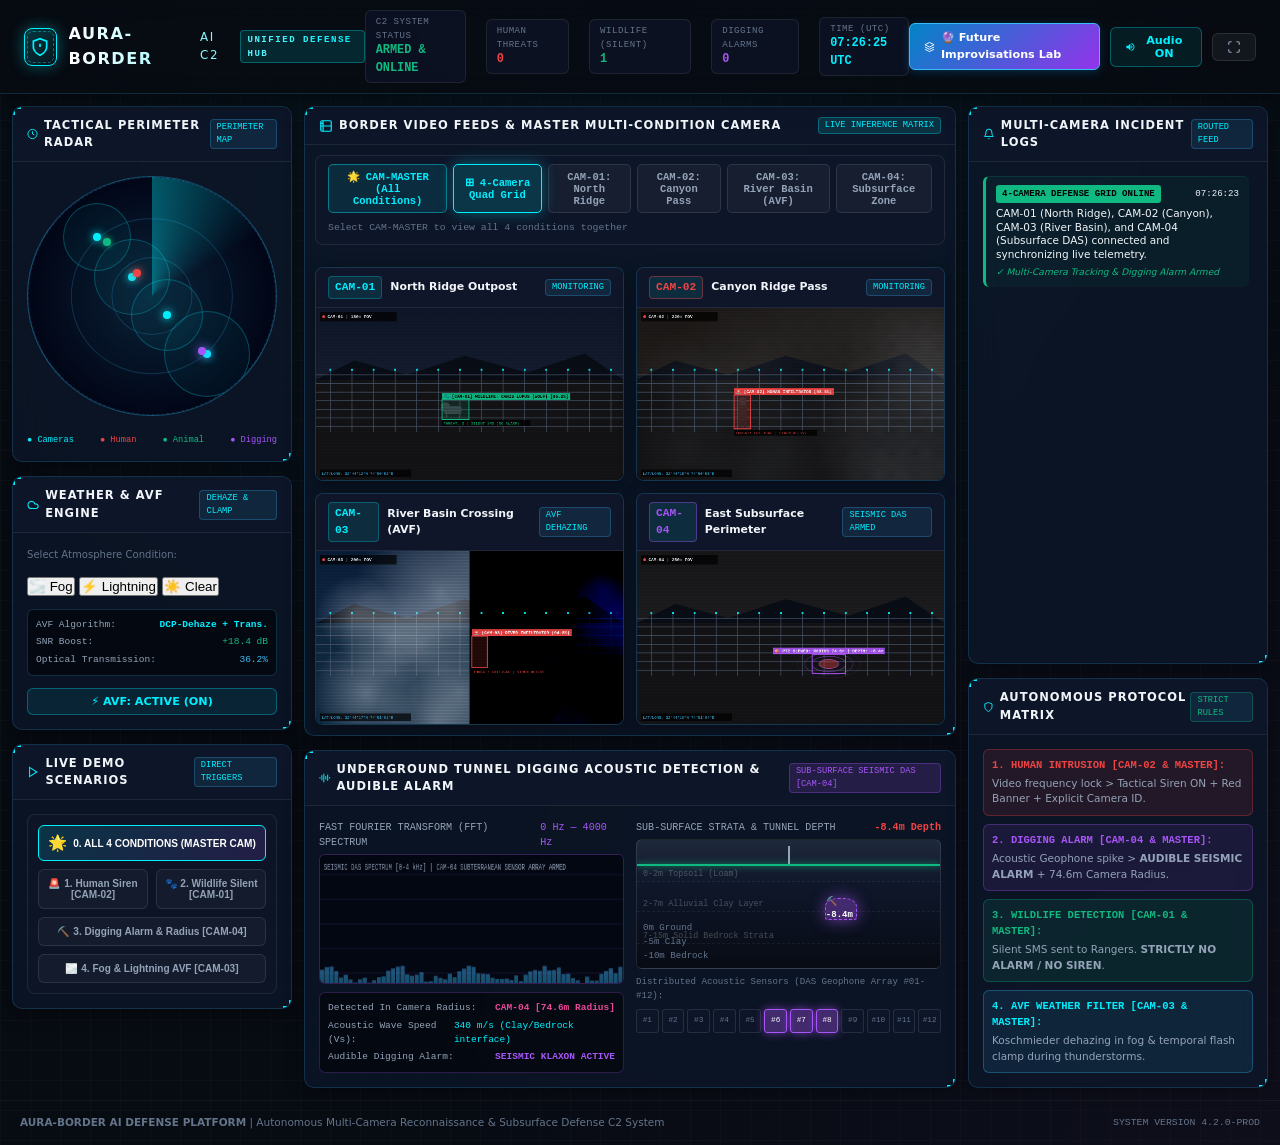
==== commit 1ecd2e38: "Deploy frontend/index.html to repository root" ====
--- a/frontend/index.html
+++ b/frontend/index.html
@@ -523,6 +523,7 @@
   </footer>
 
   <!-- Scripts -->
+  <script src="js/auth.js"></script>
   <script src="js/audio-synth.js"></script>
   <script src="js/avf-filter.js"></script>
   <script src="js/vision-feed.js"></script>
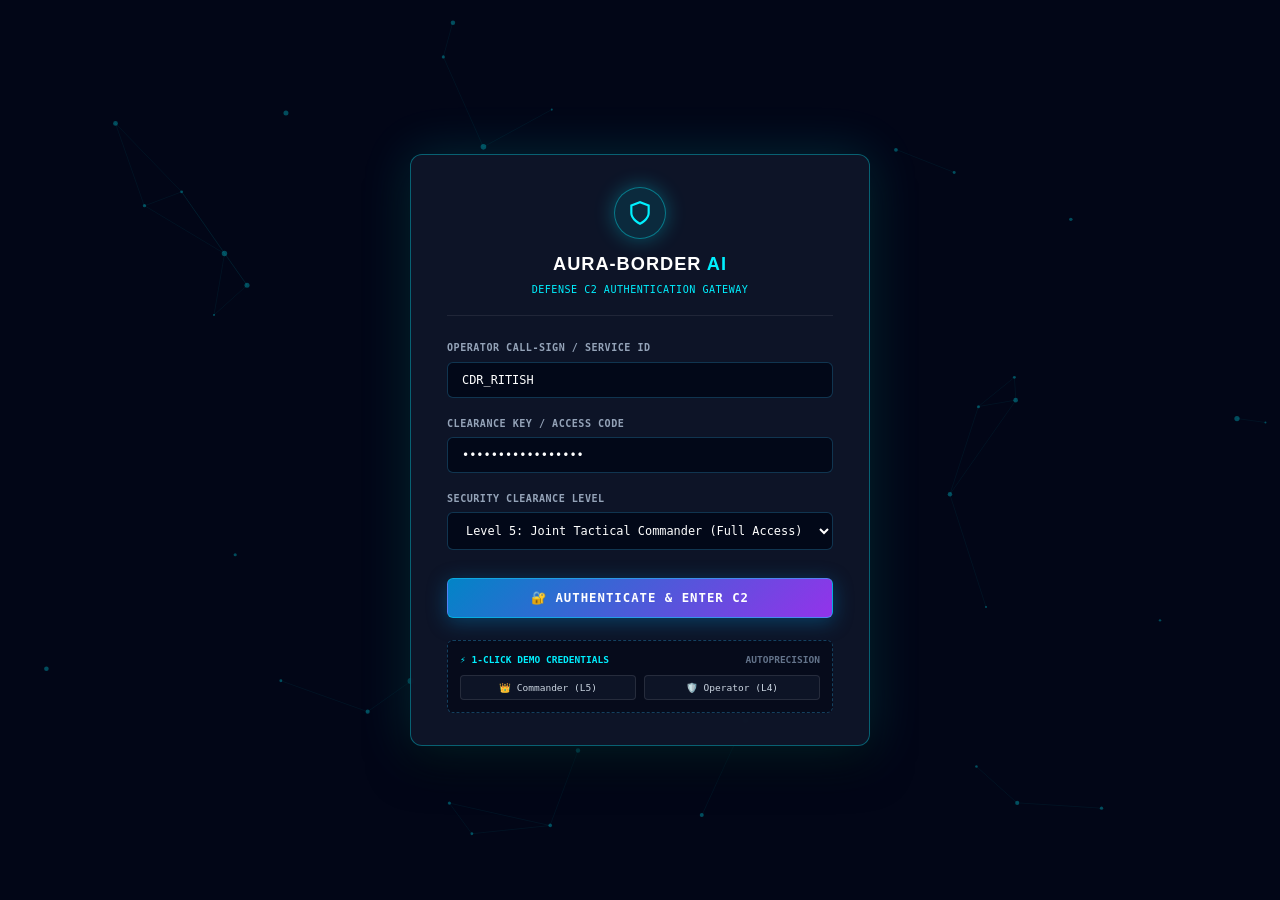
==== commit fa9f7127: "Deploy frontend/index.html to repository root" ====
--- a/frontend/index.html
+++ b/frontend/index.html
@@ -60,13 +60,35 @@
 
     <!-- Navigation & Audio Shortcuts -->
     <div class="nav-actions">
+      <!-- Theme & Light Colors Selector -->
+      <div class="theme-selector-wrapper" title="Change Dashboard Theme & Colors">
+        <span>🎨</span>
+        <select id="themeSelect" class="theme-select" aria-label="Select Theme Palette">
+          <option value="tactical-dark">🌑 Tactical Dark</option>
+          <option value="light-titanium">⚪ Titanium Clean (Light)</option>
+          <option value="light-arctic">🧊 Arctic Defense (Light)</option>
+          <option value="light-sandstorm">🏜️ Sandstorm Khaki (Light)</option>
+          <option value="light-sage">🌿 Tactical Sage (Light)</option>
+        </select>
+      </div>
+
+      <a href="overview.html" class="btn btn-cyber" style="font-weight:700; display:inline-flex; align-items:center; gap:5px;">
+        <svg width="14" height="14" viewBox="0 0 24 24" fill="none" stroke="currentColor" stroke-width="2">
+          <rect width="7" height="9" x="3" y="3" rx="1"/>
+          <rect width="7" height="5" x="14" y="3" rx="1"/>
+          <rect width="7" height="9" x="14" y="12" rx="1"/>
+          <rect width="7" height="5" x="3" y="16" rx="1"/>
+        </svg>
+        Overview Hub
+      </a>
+
       <a href="future-tech.html" class="btn btn-primary" style="background:linear-gradient(135deg, #0284c7, #9333ea); border-color:#38bdf8; font-weight:700; display:inline-flex; align-items:center; gap:6px;">
         <svg width="14" height="14" viewBox="0 0 24 24" fill="none" stroke="currentColor" stroke-width="2">
           <polygon points="12 2 2 7 12 12 22 7 12 2"></polygon>
           <polyline points="2 17 12 22 22 17"></polyline>
           <polyline points="2 12 12 17 22 12"></polyline>
         </svg>
-        🔮 Future Improvisations Lab
+        🔮 Future Tech Lab
       </a>
       <button class="btn btn-cyber" id="audioMuteBtn">
         <svg width="14" height="14" viewBox="0 0 24 24" fill="currentColor">
@@ -235,6 +257,9 @@
           <!-- Camera Filter Tabs -->
           <div class="camera-view-toolbar">
             <div class="cam-filter-tabs">
+              <button class="cam-filter-btn" data-filter="overview" style="color:var(--accent-green); border-color:var(--accent-green); background:rgba(16,185,129,0.12); font-weight:700;">
+                📊 Executive Overview Hub
+              </button>
               <button class="cam-filter-btn" data-filter="cam_master" style="color:var(--accent-cyan); border-color:rgba(0,240,255,0.4); background:rgba(0,240,255,0.1);">
                 🌟 CAM-MASTER (All Conditions)
               </button>
@@ -245,8 +270,201 @@
               <button class="cam-filter-btn" data-filter="cam4">CAM-04: Subsurface Zone</button>
             </div>
             <div style="font-family:var(--font-mono); font-size:0.7rem; color:var(--text-dim);">
-              Select CAM-MASTER to view all 4 conditions together
-            </div>
+              Toggle between Overview Hub, CAM-MASTER, or Quad-Grid
+            </div>
+          </div>
+
+          <!-- EXECUTIVE OVERVIEW HUB (Central Navigation & Redirection Matrix) -->
+          <div id="overviewHubContainer" class="overview-hub-wrapper" style="display:none; padding:10px;">
+            <!-- Overview Banner -->
+            <div class="overview-banner">
+              <div>
+                <div style="font-size:1.15rem; font-weight:800; color:var(--text-main); display:flex; align-items:center; gap:8px;">
+                  <span style="display:inline-block; width:10px; height:10px; border-radius:50%; background:var(--accent-green);"></span>
+                  IBVAP Central Command &amp; Navigation Hub
+                </div>
+                <div style="font-size:0.78rem; color:var(--text-muted); margin-top:3px;">
+                  Real-time status overview, multi-sector sensor health, and quick redirect matrix across all platform subsystems.
+                </div>
+              </div>
+              <div style="display:flex; gap:8px; align-items:center;">
+                <span style="font-family:var(--font-mono); font-size:0.75rem; color:var(--accent-cyan); font-weight:700;">🎨 LIGHT COLOR OPTIONS:</span>
+                <div id="themeSwatches" style="display:flex; gap:6px; flex-wrap:wrap;"></div>
+              </div>
+            </div>
+
+            <!-- Central Redirection Matrix -->
+            <div>
+              <div style="font-size:0.8rem; font-weight:700; font-family:var(--font-mono); color:var(--accent-cyan); margin-bottom:8px; letter-spacing:0.5px;">
+                🚀 QUICK REDIRECTION &amp; SUBSYSTEM LAUNCHPAD (CLICK TO REDIRECT)
+              </div>
+              <div class="overview-redirect-grid">
+                
+                <!-- Tile 1: 4-Camera C2 Grid -->
+                <div class="overview-nav-card" onclick="window.multiCamManager.setFocusCamera('all'); document.querySelectorAll('.cam-filter-btn').forEach(b => b.classList.remove('active')); document.querySelector('[data-filter=all]').classList.add('active');">
+                  <div class="overview-card-top">
+                    <span class="overview-card-title">
+                      <span style="color:var(--accent-cyan);">⊞</span> 4-Camera Tactical Grid
+                    </span>
+                    <span class="card-badge">LIVE QUAD</span>
+                  </div>
+                  <div class="overview-card-desc">
+                    Sector Alpha, Bravo, Charlie, and Delta optical feeds with spatial video bounding boxes and real-time radar rings.
+                  </div>
+                  <div class="overview-card-action">
+                    Launch Quad Grid &rarr;
+                  </div>
+                </div>
+
+                <!-- Tile 2: CAM-MASTER Unified -->
+                <div class="overview-nav-card" onclick="window.multiCamManager.setFocusCamera('cam_master'); document.querySelectorAll('.cam-filter-btn').forEach(b => b.classList.remove('active')); document.querySelector('[data-filter=cam_master]').classList.add('active');">
+                  <div class="overview-card-top">
+                    <span class="overview-card-title">
+                      <span style="color:var(--accent-cyan);">🌟</span> Unified CAM-MASTER
+                    </span>
+                    <span class="card-badge" style="background:rgba(0,240,255,0.15); color:var(--accent-cyan);">ALL-IN-ONE</span>
+                  </div>
+                  <div class="overview-card-desc">
+                    Simultaneous optical intrusion, wildlife suppression, geophone digging klaxon, and interactive AVF fog split-slider.
+                  </div>
+                  <div class="overview-card-action">
+                    Launch CAM-MASTER &rarr;
+                  </div>
+                </div>
+
+                <!-- Tile 3: Future Tech Lab -->
+                <a href="future-tech.html" class="overview-nav-card">
+                  <div class="overview-card-top">
+                    <span class="overview-card-title">
+                      <span style="color:var(--accent-purple);">🔮</span> Future Improvisations Lab
+                    </span>
+                    <span class="card-badge" style="background:rgba(168,85,247,0.15); color:var(--accent-purple);">20+ SENSORS</span>
+                  </div>
+                  <div class="overview-card-desc">
+                    Live USGS Seismology, OpenSky ADS-B Radar, Esri Satellite GIS Map, FLIR Thermal heatmaps, RF SDR, and 3D Voxel Strata.
+                  </div>
+                  <div class="overview-card-action" style="color:var(--accent-purple);">
+                    Redirect to Future Tech &rarr;
+                  </div>
+                </a>
+
+                <!-- Tile 4: Presentation Slides -->
+                <a href="presentation.html" class="overview-nav-card">
+                  <div class="overview-card-top">
+                    <span class="overview-card-title">
+                      <span style="color:var(--accent-amber);">📊</span> Technical Slide Deck
+                    </span>
+                    <span class="card-badge" style="background:rgba(245,158,11,0.15); color:var(--accent-amber);">VIVA &amp; AUDIT</span>
+                  </div>
+                  <div class="overview-card-desc">
+                    Executive presentation deck detailing system architecture, hardware elimination, sensor fusion, and field deployment specs.
+                  </div>
+                  <div class="overview-card-action" style="color:var(--accent-amber);">
+                    Launch Presentation &rarr;
+                  </div>
+                </a>
+
+                <!-- Tile 5: Backend REST API -->
+                <a href="/api/v1/status" target="_blank" class="overview-nav-card">
+                  <div class="overview-card-top">
+                    <span class="overview-card-title">
+                      <span style="color:var(--accent-green);">⚙️</span> Backend Telemetry API
+                    </span>
+                    <span class="card-badge" style="background:rgba(16,185,129,0.15); color:var(--accent-green);">REST JSON</span>
+                  </div>
+                  <div class="overview-card-desc">
+                    Direct endpoint delivering live JSON status for all 4 sectors, 12 geophone nodes, and active defense rule matrix.
+                  </div>
+                  <div class="overview-card-action" style="color:var(--accent-green);">
+                    Inspect API Stream &rarr;
+                  </div>
+                </a>
+
+                <!-- Tile 6: Authentication Gateway -->
+                <a href="login.html" class="overview-nav-card">
+                  <div class="overview-card-top">
+                    <span class="overview-card-title">
+                      <span style="color:var(--accent-red);">🔐</span> Operator Authentication
+                    </span>
+                    <span class="card-badge" style="background:rgba(239,68,68,0.15); color:var(--accent-red);">CAC &amp; ROLES</span>
+                  </div>
+                  <div class="overview-card-desc">
+                    Manage operator credentials, switch between Level 5 Commander, Level 4 Sensor Operator, and Level 3 Forest Liaison.
+                  </div>
+                  <div class="overview-card-action" style="color:var(--accent-red);">
+                    Switch Operator / Login &rarr;
+                  </div>
+                </a>
+
+              </div>
+            </div>
+
+            <!-- Active Sector Defense Readiness Matrix -->
+            <div>
+              <div style="font-size:0.8rem; font-weight:700; font-family:var(--font-mono); color:var(--text-dim); margin-bottom:8px; letter-spacing:0.5px;">
+                🛡️ ACTIVE SECTOR DEFENSE &amp; SENSOR READINESS
+              </div>
+              <div class="overview-sectors-matrix">
+                
+                <div class="sector-status-tile" style="border-left:3px solid var(--accent-green);">
+                  <div class="sector-tile-header">
+                    <span style="color:var(--accent-green);">SECTOR ALPHA</span>
+                    <span style="font-size:0.65rem; color:var(--text-muted);">CAM-01</span>
+                  </div>
+                  <div style="font-size:0.72rem; color:var(--text-muted);">North Ridge Outpost</div>
+                  <div style="font-size:0.75rem; font-weight:700; color:var(--accent-green); margin-top:2px;">
+                    🐾 Wildlife Detected (Wolf)
+                  </div>
+                  <div style="font-size:0.68rem; color:var(--text-dim); font-family:var(--font-mono);">
+                    Rule: Silent SMS | Siren Muted
+                  </div>
+                </div>
+
+                <div class="sector-status-tile" style="border-left:3px solid var(--accent-red);">
+                  <div class="sector-tile-header">
+                    <span style="color:var(--accent-red);">SECTOR BRAVO</span>
+                    <span style="font-size:0.65rem; color:var(--text-muted);">CAM-02</span>
+                  </div>
+                  <div style="font-size:0.72rem; color:var(--text-muted);">Canyon Ridge Pass</div>
+                  <div style="font-size:0.75rem; font-weight:700; color:var(--accent-red); margin-top:2px;">
+                    🚨 Human Intrusion Active
+                  </div>
+                  <div style="font-size:0.68rem; color:var(--text-dim); font-family:var(--font-mono);">
+                    Rule: 95dB Tactical Siren Armed
+                  </div>
+                </div>
+
+                <div class="sector-status-tile" style="border-left:3px solid var(--accent-cyan);">
+                  <div class="sector-tile-header">
+                    <span style="color:var(--accent-cyan);">SECTOR CHARLIE</span>
+                    <span style="font-size:0.65rem; color:var(--text-muted);">CAM-03</span>
+                  </div>
+                  <div style="font-size:0.72rem; color:var(--text-muted);">River Basin Crossing</div>
+                  <div style="font-size:0.75rem; font-weight:700; color:var(--accent-cyan); margin-top:2px;">
+                    🌫️ Dense Fog &amp; Storm
+                  </div>
+                  <div style="font-size:0.68rem; color:var(--text-dim); font-family:var(--font-mono);">
+                    Rule: AVF Koschmieder Dehaze ON
+                  </div>
+                </div>
+
+                <div class="sector-status-tile" style="border-left:3px solid var(--accent-purple);">
+                  <div class="sector-tile-header">
+                    <span style="color:var(--accent-purple);">SECTOR DELTA</span>
+                    <span style="font-size:0.65rem; color:var(--text-muted);">CAM-04</span>
+                  </div>
+                  <div style="font-size:0.72rem; color:var(--text-muted);">Subsurface Perimeter</div>
+                  <div style="font-size:0.75rem; font-weight:700; color:var(--accent-purple); margin-top:2px;">
+                    ⛏️ Tunnel Bore (-8.4m, 74.6m)
+                  </div>
+                  <div style="font-size:0.68rem; color:var(--text-dim); font-family:var(--font-mono);">
+                    Rule: Geophone Klaxon Armed
+                  </div>
+                </div>
+
+              </div>
+            </div>
+
           </div>
 
           <!-- UNIFIED MASTER CAMERA VIEW (All 4 Conditions Displayed Concurrently) -->
@@ -523,6 +741,7 @@
   </footer>
 
   <!-- Scripts -->
+  <script src="js/theme.js"></script>
   <script src="js/auth.js"></script>
   <script src="js/audio-synth.js"></script>
   <script src="js/avf-filter.js"></script>
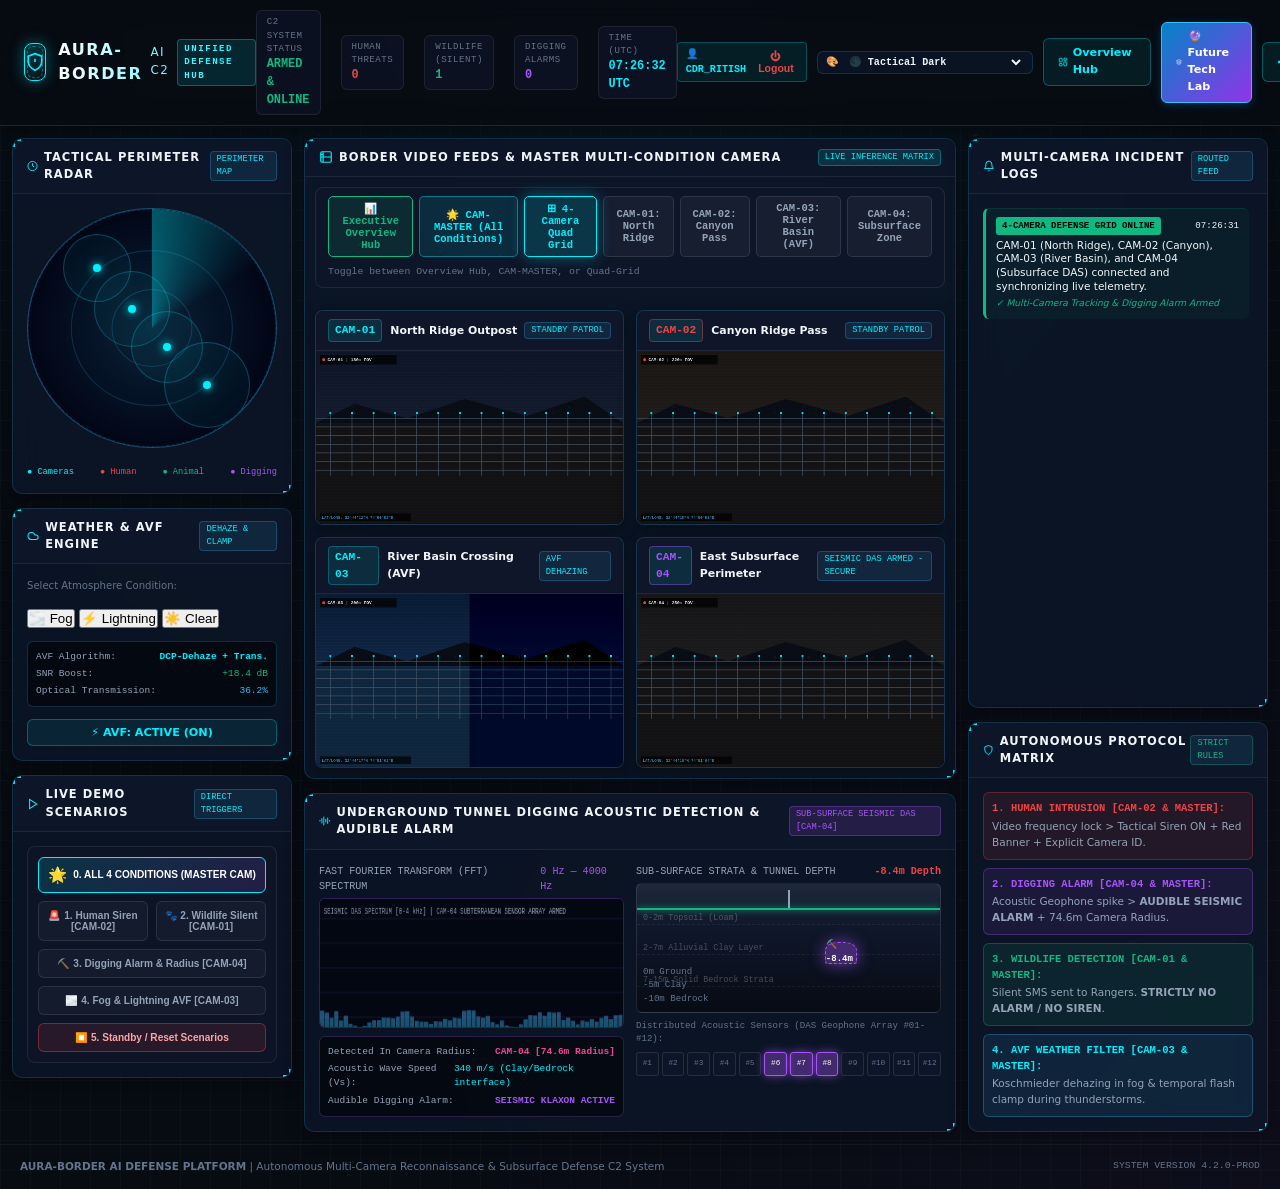
==== commit db4f8469: "Update frontend/index.html - zero movement startup and direct C2 entry" ====
--- a/frontend/index.html
+++ b/frontend/index.html
@@ -143,9 +143,9 @@
             <div class="cam-radius-ring" id="camRing_CAM-04" style="top:74%; left:72%; width:86px; height:86px;"></div>
 
             <!-- Radar Blips -->
-            <div class="radar-blip human" style="top:40%; left:44%;" title="Human Intruder"></div>
-            <div class="radar-blip animal" style="top:27%; left:32%;" title="Wildlife"></div>
-            <div class="radar-blip tunnel" style="top:73%; left:70%;" title="Subsurface Digging"></div>
+            <div class="radar-blip human" id="radarBlipHuman" style="top:40%; left:44%; display:none;" title="Human Intruder"></div>
+            <div class="radar-blip animal" id="radarBlipAnimal" style="top:27%; left:32%; display:none;" title="Wildlife"></div>
+            <div class="radar-blip tunnel" id="radarBlipTunnel" style="top:73%; left:70%; display:none;" title="Subsurface Digging"></div>
           </div>
           
           <div style="display:flex; justify-content:space-between; width:100%; font-size:0.62rem; font-family:var(--font-mono); margin-top:6px; color:var(--text-dim);">
@@ -229,6 +229,9 @@
             <button class="scenario-btn trigger-fog" id="btnSimFogStorm" style="grid-column: span 2;">
               <span>🌫️ 4. Fog &amp; Lightning AVF [CAM-03]</span>
             </button>
+            <button class="scenario-btn" id="btnResetScenarios" style="grid-column: span 2; background:rgba(239, 68, 68, 0.12); border-color:rgba(239,68,68,0.4); color:#fca5a5;">
+              <span>⏹️ 5. Standby / Reset Scenarios</span>
+            </button>
           </div>
         </div>
       </div>
@@ -475,7 +478,7 @@
                   <span class="cam-id-tag" style="background:rgba(0,240,255,0.2); color:#fff;">🌟 CAM-MASTER</span>
                   <span class="cam-name-text">Unified Multi-Modal Border Hub (All 4 Conditions Active Simultaneously)</span>
                 </div>
-                <span class="card-badge" id="badge_cam_master" style="background:rgba(0,240,255,0.15); color:var(--accent-cyan);">ALL CONDITIONS ACTIVE</span>
+                <span class="card-badge" id="badge_cam_master" style="background:rgba(0,240,255,0.15); color:var(--accent-cyan);">STANDBY PATROL - SECURE</span>
               </div>
               
               <div class="video-viewport" id="masterAvfWrapper" style="aspect-ratio:16/9; max-height:480px;">
@@ -523,7 +526,7 @@
                   <span class="cam-id-tag">CAM-01</span>
                   <span class="cam-name-text">North Ridge Outpost</span>
                 </div>
-                <span class="card-badge" id="badge_cam1">MONITORING</span>
+                <span class="card-badge" id="badge_cam1">STANDBY PATROL</span>
               </div>
               <div class="video-viewport">
                 <canvas id="canvas_cam1" class="feed-canvas"></canvas>
@@ -538,7 +541,7 @@
                   <span class="cam-id-tag" style="color:var(--accent-red); border-color:rgba(239,68,68,0.4);">CAM-02</span>
                   <span class="cam-name-text">Canyon Ridge Pass</span>
                 </div>
-                <span class="card-badge" id="badge_cam2">MONITORING</span>
+                <span class="card-badge" id="badge_cam2">STANDBY PATROL</span>
               </div>
               <div class="video-viewport">
                 <canvas id="canvas_cam2" class="feed-canvas"></canvas>
@@ -568,7 +571,7 @@
                   <span class="cam-id-tag" style="color:var(--accent-purple); border-color:rgba(168,85,247,0.4);">CAM-04</span>
                   <span class="cam-name-text">East Subsurface Perimeter</span>
                 </div>
-                <span class="card-badge" id="badge_cam4">SEISMIC DAS ARMED</span>
+                <span class="card-badge" id="badge_cam4">SEISMIC DAS ARMED - SECURE</span>
               </div>
               <div class="video-viewport">
                 <canvas id="canvas_cam4" class="feed-canvas"></canvas>
--- a/frontend/css/style.css
+++ b/frontend/css/style.css
@@ -30,6 +30,232 @@
   --silent-glow: 0 0 20px rgba(16, 185, 129, 0.4);
 }
 
+/* ==========================================================================
+   THEME PALETTES & LIGHT COLOR OPTIONS
+   ========================================================================== */
+[data-theme="light-titanium"] {
+  --bg-primary: #f8fafc;
+  --bg-secondary: #ffffff;
+  --bg-card: rgba(255, 255, 255, 0.95);
+  --bg-card-hover: #ffffff;
+  --border-color: rgba(15, 23, 42, 0.12);
+  --border-glow: rgba(2, 132, 199, 0.35);
+  --text-main: #0f172a;
+  --text-muted: #334155;
+  --text-dim: #64748b;
+  --accent-cyan: #0284c7;
+  --accent-blue: #2563eb;
+  --accent-green: #059669;
+  --accent-amber: #d97706;
+  --accent-red: #dc2626;
+  --accent-purple: #7c3aed;
+  --hud-glow: 0 4px 16px rgba(2, 132, 199, 0.15);
+}
+
+[data-theme="light-arctic"] {
+  --bg-primary: #f0f9ff;
+  --bg-secondary: #e0f2fe;
+  --bg-card: rgba(255, 255, 255, 0.96);
+  --bg-card-hover: #ffffff;
+  --border-color: rgba(14, 165, 233, 0.22);
+  --border-glow: rgba(14, 165, 233, 0.4);
+  --text-main: #0c4a6e;
+  --text-muted: #0369a1;
+  --text-dim: #0284c7;
+  --accent-cyan: #0284c7;
+  --accent-blue: #0284c7;
+  --accent-green: #10b981;
+  --accent-amber: #f59e0b;
+  --accent-red: #ef4444;
+  --accent-purple: #8b5cf6;
+  --hud-glow: 0 4px 20px rgba(14, 165, 233, 0.18);
+}
+
+[data-theme="light-sandstorm"] {
+  --bg-primary: #fefce8;
+  --bg-secondary: #fef9c3;
+  --bg-card: rgba(255, 255, 255, 0.95);
+  --bg-card-hover: #ffffff;
+  --border-color: rgba(217, 119, 6, 0.22);
+  --border-glow: rgba(217, 119, 6, 0.38);
+  --text-main: #451a03;
+  --text-muted: #78350f;
+  --text-dim: #b45309;
+  --accent-cyan: #0d9488;
+  --accent-blue: #0284c7;
+  --accent-green: #15803d;
+  --accent-amber: #b45309;
+  --accent-red: #b91c1c;
+  --accent-purple: #7e22ce;
+  --hud-glow: 0 4px 16px rgba(217, 119, 6, 0.15);
+}
+
+[data-theme="light-sage"] {
+  --bg-primary: #f0fdf4;
+  --bg-secondary: #dcfce7;
+  --bg-card: rgba(255, 255, 255, 0.96);
+  --bg-card-hover: #ffffff;
+  --border-color: rgba(22, 163, 74, 0.22);
+  --border-glow: rgba(22, 163, 74, 0.38);
+  --text-main: #052e16;
+  --text-muted: #166534;
+  --text-dim: #15803d;
+  --accent-cyan: #0891b2;
+  --accent-blue: #2563eb;
+  --accent-green: #16a34a;
+  --accent-amber: #d97706;
+  --accent-red: #dc2626;
+  --accent-purple: #7c3aed;
+  --hud-glow: 0 4px 16px rgba(22, 163, 74, 0.15);
+}
+
+/* Theme Selector Control Styles */
+.theme-selector-wrapper {
+  display: flex;
+  align-items: center;
+  gap: 6px;
+  background: var(--bg-card);
+  border: 1px solid var(--border-color);
+  padding: 3px 8px;
+  border-radius: 6px;
+  font-family: var(--font-mono);
+  font-size: 0.72rem;
+}
+
+.theme-select {
+  background: transparent;
+  border: none;
+  color: var(--text-main);
+  font-family: var(--font-mono);
+  font-size: 0.72rem;
+  font-weight: 600;
+  cursor: pointer;
+  outline: none;
+}
+.theme-select option {
+  background: #0f172a;
+  color: #fff;
+}
+[data-theme^="light-"] .theme-select option {
+  background: #ffffff;
+  color: #0f172a;
+}
+
+/* Overview Hub Redirection Matrix */
+.overview-hub-wrapper {
+  display: flex;
+  flex-direction: column;
+  gap: 16px;
+  width: 100%;
+}
+
+.overview-banner {
+  background: linear-gradient(135deg, rgba(2, 132, 199, 0.15), rgba(168, 85, 247, 0.1));
+  border: 1px solid var(--border-glow);
+  border-radius: 8px;
+  padding: 16px 20px;
+  display: flex;
+  justify-content: space-between;
+  align-items: center;
+  flex-wrap: wrap;
+  gap: 12px;
+}
+
+.overview-redirect-grid {
+  display: grid;
+  grid-template-columns: repeat(3, 1fr);
+  gap: 12px;
+}
+@media (max-width: 1100px) {
+  .overview-redirect-grid {
+    grid-template-columns: repeat(2, 1fr);
+  }
+}
+@media (max-width: 700px) {
+  .overview-redirect-grid {
+    grid-template-columns: 1fr;
+  }
+}
+
+.overview-nav-card {
+  background: var(--bg-card);
+  border: 1px solid var(--border-color);
+  border-radius: 8px;
+  padding: 16px;
+  display: flex;
+  flex-direction: column;
+  justify-content: space-between;
+  gap: 10px;
+  cursor: pointer;
+  transition: all 0.25s ease;
+  text-decoration: none;
+  color: inherit;
+  position: relative;
+  overflow: hidden;
+}
+.overview-nav-card:hover {
+  border-color: var(--accent-cyan);
+  box-shadow: 0 8px 24px var(--border-glow);
+  transform: translateY(-2px);
+}
+
+.overview-card-top {
+  display: flex;
+  justify-content: space-between;
+  align-items: center;
+}
+.overview-card-title {
+  font-size: 0.92rem;
+  font-weight: 700;
+  color: var(--text-main);
+  display: flex;
+  align-items: center;
+  gap: 8px;
+}
+.overview-card-desc {
+  font-size: 0.78rem;
+  color: var(--text-muted);
+  line-height: 1.4;
+}
+.overview-card-action {
+  font-family: var(--font-mono);
+  font-size: 0.72rem;
+  color: var(--accent-cyan);
+  font-weight: 700;
+  display: flex;
+  align-items: center;
+  gap: 4px;
+}
+
+.overview-sectors-matrix {
+  display: grid;
+  grid-template-columns: repeat(4, 1fr);
+  gap: 10px;
+}
+@media (max-width: 900px) {
+  .overview-sectors-matrix {
+    grid-template-columns: repeat(2, 1fr);
+  }
+}
+
+.sector-status-tile {
+  background: var(--bg-card);
+  border: 1px solid var(--border-color);
+  border-radius: 6px;
+  padding: 12px;
+  display: flex;
+  flex-direction: column;
+  gap: 6px;
+}
+.sector-tile-header {
+  display: flex;
+  justify-content: space-between;
+  align-items: center;
+  font-family: var(--font-mono);
+  font-size: 0.75rem;
+  font-weight: 700;
+}
+
 *, *::before, *::after {
   box-sizing: border-box;
   margin: 0;
